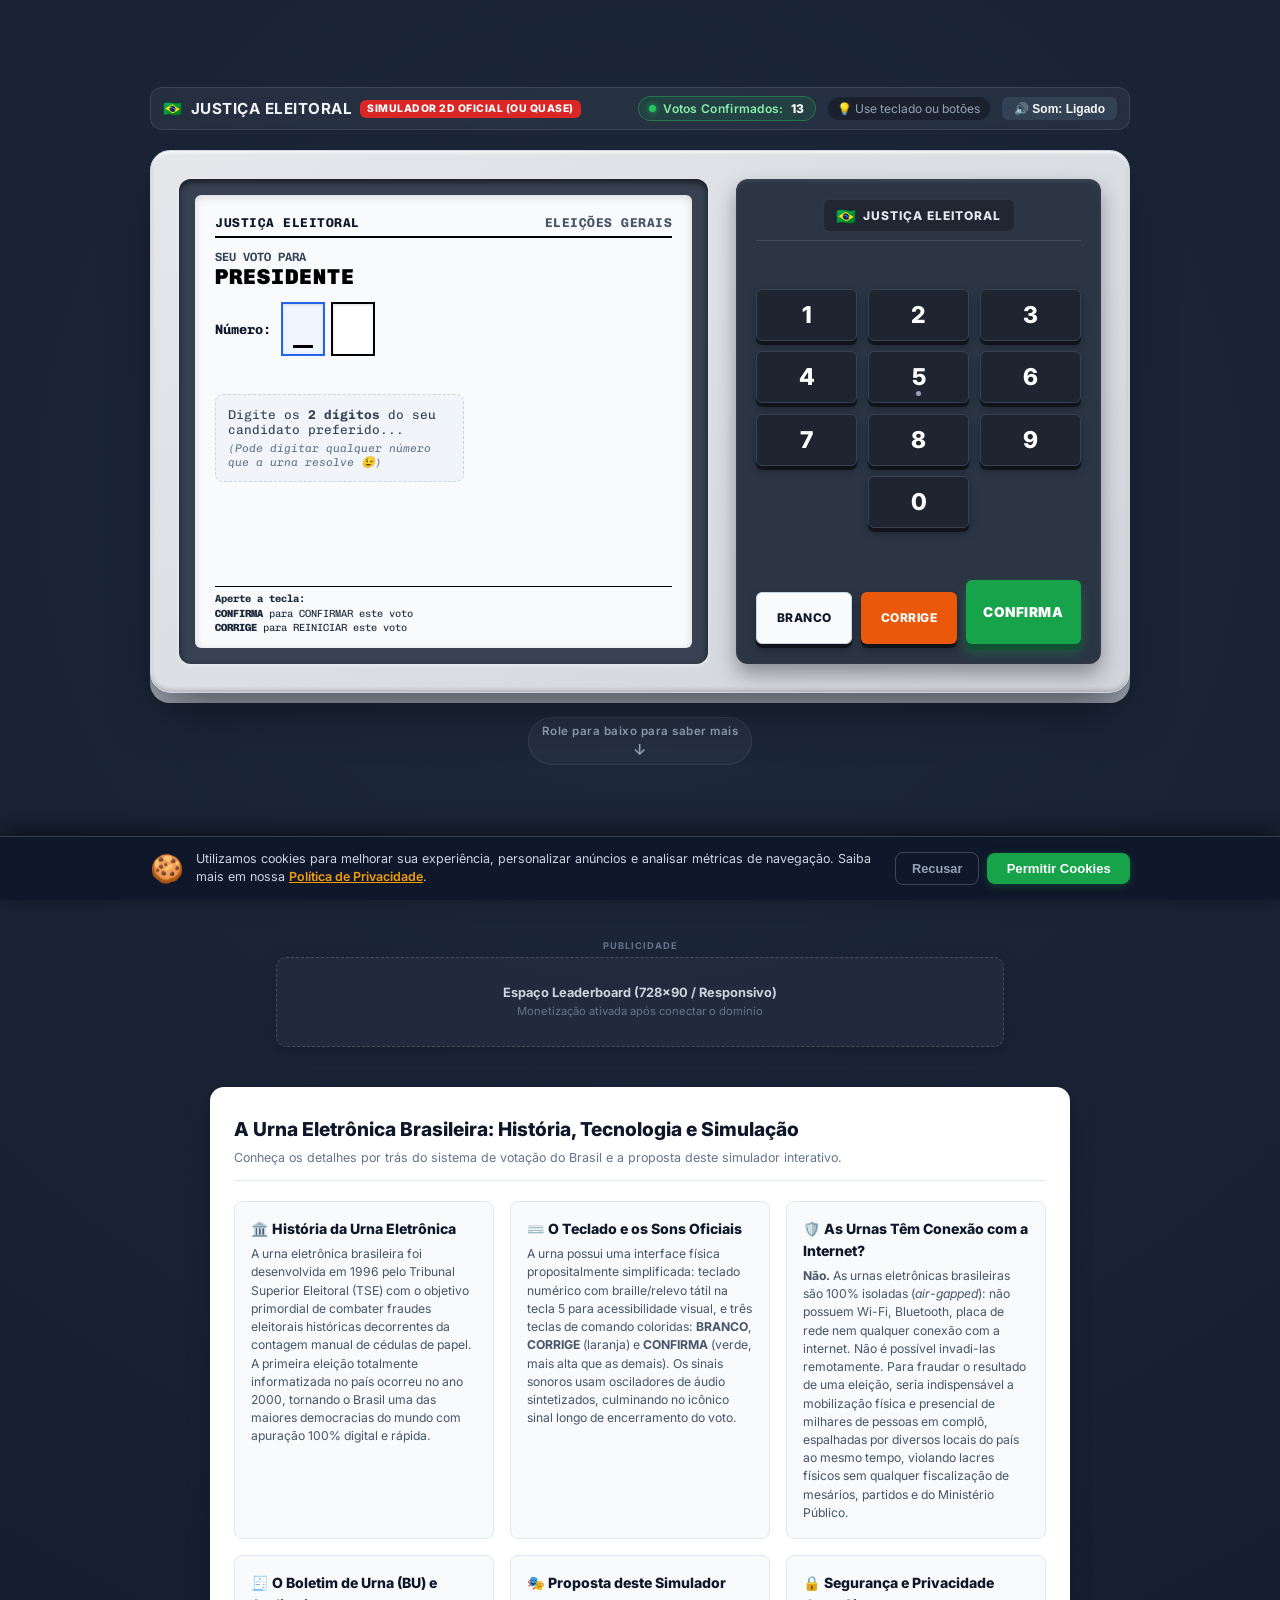
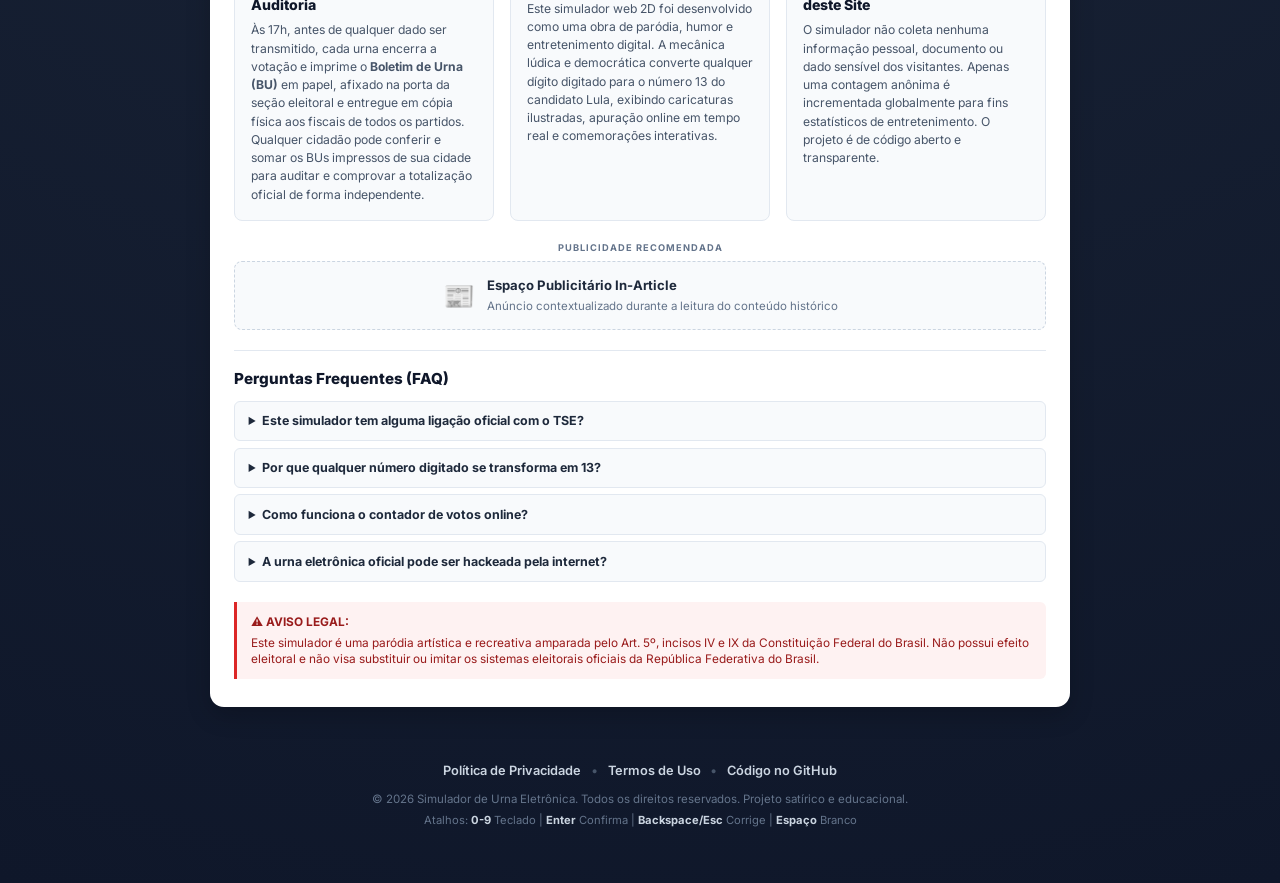
==== index.html @ 68b795db "feat: integrar script oficial do Google AdSense e atualizar ads.txt" ====
<!DOCTYPE html>
<html lang="pt-BR">
<head>
  <meta charset="UTF-8">
  <meta name="viewport" content="width=device-width, initial-scale=1.0">
  <title>Simulador de Urna Eletrônica - Edição Democrática 13</title>
  <link rel="stylesheet" href="style.css">
  <link rel="preconnect" href="https://fonts.googleapis.com">
  <link rel="preconnect" href="https://fonts.gstatic.com" crossorigin>
  <link href="https://fonts.googleapis.com/css2?family=Chivo+Mono:wght@400;600;700;900&family=Inter:wght@400;600;700;800;900&display=swap" rel="stylesheet">
  
  <!-- Google AdSense Oficial -->
  <script async src="https://pagead2.googlesyndication.com/pagead/js/adsbygoogle.js?client=ca-pub-9438965437296386"
       crossorigin="anonymous"></script>
</head>
<body>
  <div class="main-wrapper">
    <!-- First Screen Viewport (Simulador) -->
    <div class="first-screen-container">
      <!-- Top banner / Info bar -->
      <header class="top-bar">
      <div class="top-title">
        <span class="flag-icon">🇧🇷</span>
        <strong>JUSTIÇA ELEITORAL</strong>
        <span class="sub-badge">SIMULADOR 2D OFICIAL (OU QUASE)</span>
      </div>
      <div class="top-hints">
        <div class="online-votes-badge" id="online-votes-badge" title="Votos confirmados online em tempo real">
          <span class="live-dot"></span>
          <span class="live-label">Votos Confirmados:</span>
          <strong id="online-votes-count">...</strong>
        </div>
        <span class="hint-pill">💡 Use teclado ou botões</span>
        <button id="toggle-sound-btn" class="sound-toggle-btn" title="Ligar/Desligar Som">🔊 Som: Ligado</button>
      </div>
    </header>

    <!-- Wrapper com Urna e Arranha-céus Laterais (Desktop >= 1340px) -->
    <div class="urna-stage-wrapper">

      <!-- Skyscraper Esquerdo (160x600) -->
      <aside class="ad-skyscraper ad-skyscraper-left" aria-label="Anúncio Lateral Esquerdo">
        <span class="ad-micro-label">PUBLICIDADE</span>
        <div class="ad-slot-box">
          <!-- Bloco AdSense Arranha-céu Esquerdo (160x600) -->
          <!--
          <ins class="adsbygoogle"
               style="display:inline-block;width:160px;height:600px"
               data-ad-client="ca-pub-SEU_PUB_ID_AQUI"
               data-ad-slot="SLOT_SKYSCRAPER_ESQUERDO"></ins>
          <script>(adsbygoogle = window.adsbygoogle || []).push({});</script>
          -->
          <div class="ad-mock-slot">
            <span class="ad-mock-icon">📢</span>
            <span class="ad-mock-title">Espaço 160×600</span>
            <span class="ad-mock-sub">Arranha-céu Esquerdo</span>
            <span class="ad-mock-badge">100% Visível no Desktop</span>
          </div>
        </div>
      </aside>

      <!-- Urna Eletrônica Cabinet -->
      <main class="urna-casing" id="urna-casing">
      <!-- Left side: The Electoral Screen -->
      <section class="screen-section">
        <div class="screen-frame">
          <div class="screen-inner" id="screen">
            
            <!-- Standard Voting View -->
            <div id="view-voting" class="screen-view active">
              <div class="screen-header">
                <span class="header-electoral">JUSTIÇA ELEITORAL</span>
                <span class="header-step">ELEIÇÕES GERAIS</span>
              </div>

              <div class="voting-content">
                <!-- Left column: Vote info & candidate details -->
                <div class="vote-info-col">
                  <div class="role-title-wrap">
                    <span class="sub-label">SEU VOTO PARA</span>
                    <h2 class="role-label">PRESIDENTE</h2>
                  </div>

                  <!-- Number entry line -->
                  <div class="number-input-row">
                    <span class="number-label">Número:</span>
                    <div class="digits-box-container">
                      <div class="digit-box active" id="digit-1">
                        <span class="digit-val"></span>
                        <span class="cursor"></span>
                      </div>
                      <div class="digit-box" id="digit-2">
                        <span class="digit-val"></span>
                        <span class="cursor"></span>
                      </div>
                    </div>
                    <span id="magic-badge" class="magic-pill hidden">✨ Vontade Popular</span>
                  </div>

                  <!-- Candidate details (Shown when 13 is displayed) -->
                  <div class="candidate-details-box" id="candidate-details">
                    <div class="detail-line">
                      <span class="detail-label">Nome:</span>
                      <strong class="detail-val" id="cand-name">LUIZ INÁCIO LULA DA SILVA</strong>
                    </div>
                    <div class="detail-line">
                      <span class="detail-label">Partido:</span>
                      <span class="detail-val" id="cand-party">PT - PARTIDO DOS TRABALHADORES</span>
                    </div>
                    <div class="detail-line">
                      <span class="detail-label">Coligação:</span>
                      <span class="detail-val" id="cand-coligacao">BRASIL DA ESPERANÇA (FE BRASIL)</span>
                    </div>
                    <div class="detail-line">
                      <span class="detail-label">Vice-Pres.:</span>
                      <strong class="detail-val" id="cand-vice">GERALDO ALCKMIN</strong>
                    </div>

                    <!-- Comic quote bubble from Lula -->
                    <div class="speech-bubble" id="speech-bubble">
                      <div class="bubble-arrow"></div>
                      <span class="lula-star">⭐</span>
                      <p id="speech-text">"Companheiro! Sabia que no fundo você ia de 13! Faz o L! 👆"</p>
                    </div>
                  </div>

                  <!-- Fallback notice / typing prompt -->
                  <div class="initial-prompt" id="initial-prompt">
                    <p class="prompt-text">Digite os <strong>2 dígitos</strong> do seu candidato preferido...</p>
                    <p class="prompt-subtext">(Pode digitar qualquer número que a urna resolve 😉)</p>
                  </div>
                </div>

                <!-- Right column: Candidate photo boxes -->
                <div class="photos-col" id="photos-col">
                  <!-- President Photo Box -->
                  <div class="photo-card main-photo" id="photo-president-card">
                    <div class="photo-wrapper" id="lula-photo-wrapper">
                      <img src="[data-uri]" alt="Lula" class="candidate-img lula-img">
                      <div class="photo-badge-faz-l">FAZ O L! 👆 13</div>
                    </div>
                    <div class="photo-caption">PRESIDENTE</div>
                  </div>

                  <!-- Vice Photo Box (Alckmin) -->
                  <div class="photo-card vice-photo" id="photo-vice-card">
                    <div class="photo-wrapper vice-wrapper" id="geraldo-photo-wrapper">
                      <img src="[data-uri]" alt="Geraldo Alckmin" class="candidate-img geraldo-img">
                    </div>
                    <div class="photo-caption">VICE-PRESIDENTE</div>
                  </div>
                </div>
              </div>

              <!-- Bottom guidance lines -->
              <footer class="screen-instructions" id="screen-instructions">
                <div class="inst-divider"></div>
                <div class="inst-content">
                  <p class="inst-header">Aperte a tecla:</p>
                  <p class="inst-line"><strong>CONFIRMA</strong> para CONFIRMAR este voto</p>
                  <p class="inst-line"><strong>CORRIGE</strong> para REINICIAR este voto</p>
                </div>
              </footer>
            </div>

            <!-- "GRAVANDO" View -->
            <div id="view-gravando" class="screen-view">
              <div class="center-content">
                <div class="gravando-spinner"></div>
                <h1 class="gravando-text">GRAVANDO VOTO...</h1>
                <p class="gravando-sub">Registrando a vontade do povo 🇧🇷</p>
              </div>
            </div>

            <!-- "FIM" View -->
            <div id="view-fim" class="screen-view">
              <div class="fim-container">
                <h1 class="fim-title">FIM</h1>
                <div class="fim-badge">VOTOU! 🌟</div>
                <p class="fim-msg">Num vai comer picanha, Faz o L! 👆</p>

                <!-- Apuração Online -->
                <div class="fim-online-box">
                  <div class="fim-vote-tally">
                    🗳️ Voto nº <strong id="fim-vote-number">#...</strong> registrado no Brasil
                  </div>
                  <div class="apuracao-mini">
                    <div class="apuracao-labels">
                      <span class="pt-label">⭐ LULA: 100%</span>
                      <span class="outros-label">OUTROS: 0%</span>
                    </div>
                    <div class="apuracao-bar">
                      <div class="apuracao-fill"></div>
                    </div>
                  </div>
                </div>

                <!-- Mini banner pós-voto na tela FIM -->
                <div class="fim-ad-wrapper">
                  <span class="ad-micro-label">PUBLICIDADE</span>
                  <div class="fim-ad-slot">
                    <!-- Bloco AdSense Pós-Voto FIM (Responsivo / 320x100) -->
                    <!--
                    <ins class="adsbygoogle"
                         style="display:block"
                         data-ad-client="ca-pub-SEU_PUB_ID_AQUI"
                         data-ad-slot="SLOT_FIM_ID"
                         data-ad-format="auto"
                         data-full-width-responsive="true"></ins>
                    <script>(adsbygoogle = window.adsbygoogle || []).push({});</script>
                    -->
                    <div class="fim-ad-placeholder">
                      <span>⭐ Espaço Publicitário Pós-Voto ⭐</span>
                    </div>
                  </div>
                </div>

                <button id="restart-btn" class="restart-btn">🗳️ Votar Novamente</button>
              </div>
              <div class="fim-voto-label">VOTO GRAVADO COM SUCESSO</div>
            </div>

          </div>
        </div>
      </section>

      <!-- Right side: The Tactile Keypad -->
      <section class="keypad-section">
        <div class="keypad-frame">
          <div class="keypad-brand">
            <div class="tse-logo-wrap">
              <span class="tse-flag">🇧🇷</span>
              <span class="tse-title">JUSTIÇA ELEITORAL</span>
            </div>
          </div>

          <!-- Numeric keypad grid -->
          <div class="num-grid">
            <button class="key num-key" data-key="1">1</button>
            <button class="key num-key" data-key="2">2</button>
            <button class="key num-key" data-key="3">3</button>
            <button class="key num-key" data-key="4">4</button>
            <button class="key num-key" data-key="5">
              5
              <!-- Tactile dot for accessibility -->
              <span class="tactile-dot"></span>
            </button>
            <button class="key num-key" data-key="6">6</button>
            <button class="key num-key" data-key="7">7</button>
            <button class="key num-key" data-key="8">8</button>
            <button class="key num-key" data-key="9">9</button>
            <div class="key-spacer"></div>
            <button class="key num-key" data-key="0">0</button>
            <div class="key-spacer"></div>
          </div>

          <!-- Bottom Action Buttons: BRANCO, CORRIGE, CONFIRMA -->
          <div class="action-grid">
            <button class="key action-key key-branco" id="btn-branco">BRANCO</button>
            <button class="key action-key key-corrige" id="btn-corrige">CORRIGE</button>
            <button class="key action-key key-confirma" id="btn-confirma">CONFIRMA</button>
          </div>
        </div>
      </section>
    </main>

      <!-- Skyscraper Direito (160x600) -->
      <aside class="ad-skyscraper ad-skyscraper-right" aria-label="Anúncio Lateral Direito">
        <span class="ad-micro-label">PUBLICIDADE</span>
        <div class="ad-slot-box">
          <!-- Bloco AdSense Arranha-céu Direito (160x600) -->
          <!--
          <ins class="adsbygoogle"
               style="display:inline-block;width:160px;height:600px"
               data-ad-client="ca-pub-SEU_PUB_ID_AQUI"
               data-ad-slot="SLOT_SKYSCRAPER_DIREITO"></ins>
          <script>(adsbygoogle = window.adsbygoogle || []).push({});</script>
          -->
          <div class="ad-mock-slot">
            <span class="ad-mock-icon">📢</span>
            <span class="ad-mock-title">Espaço 160×600</span>
            <span class="ad-mock-sub">Arranha-céu Direito</span>
            <span class="ad-mock-badge">100% Visível no Desktop</span>
          </div>
        </div>
      </aside>

    </div>

    <!-- Scroll down indicator -->
    <a href="#ad-container-top" class="scroll-down-hint">
      <span class="scroll-text">Role para baixo para saber mais</span>
      <span class="scroll-arrow">↓</span>
    </a>
  </div>

    <!-- Confetti Canvas for celebration -->
    <canvas id="confetti-canvas"></canvas>

    <!-- Ad Space Container (Leaderboard Responsivo 728x90 / 320x100) -->
    <section class="ad-container-wrap" id="ad-container-top">
      <span class="ad-micro-label">PUBLICIDADE</span>
      <div class="ad-placeholder-banner">
        <!-- Bloco AdSense Leaderboard Topo (728x90 ou responsivo) -->
        <!--
        <ins class="adsbygoogle"
             style="display:block"
             data-ad-client="ca-pub-SEU_PUB_ID_AQUI"
             data-ad-slot="SLOT_LEADERBOARD_ID"
             data-ad-format="auto"
             data-full-width-responsive="true"></ins>
        <script>(adsbygoogle = window.adsbygoogle || []).push({});</script>
        -->
        <div class="ad-banner-mock">
          <span class="ad-banner-title">Espaço Leaderboard (728×90 / Responsivo)</span>
          <span class="ad-banner-sub">Monetização ativada após conectar o domínio</span>
        </div>
      </div>
    </section>

    <!-- Informative Article & About Section (Essential for Google AdSense Approval) -->
    <article class="article-section">
      <header class="article-header">
        <h2>A Urna Eletrônica Brasileira: História, Tecnologia e Simulação</h2>
        <p class="article-subtitle">Conheça os detalhes por trás do sistema de votação do Brasil e a proposta deste simulador interativo.</p>
      </header>

      <div class="article-grid">
        <div class="article-card">
          <h3>🏛️ História da Urna Eletrônica</h3>
          <p>A urna eletrônica brasileira foi desenvolvida em 1996 pelo Tribunal Superior Eleitoral (TSE) com o objetivo primordial de combater fraudes eleitorais históricas decorrentes da contagem manual de cédulas de papel. A primeira eleição totalmente informatizada no país ocorreu no ano 2000, tornando o Brasil uma das maiores democracias do mundo com apuração 100% digital e rápida.</p>
        </div>

        <div class="article-card">
          <h3>⌨️ O Teclado e os Sons Oficiais</h3>
          <p>A urna possui uma interface física propositalmente simplificada: teclado numérico com braille/relevo tátil na tecla 5 para acessibilidade visual, e três teclas de comando coloridas: <strong>BRANCO</strong>, <strong>CORRIGE</strong> (laranja) e <strong>CONFIRMA</strong> (verde, mais alta que as demais). Os sinais sonoros usam osciladores de áudio sintetizados, culminando no icônico sinal longo de encerramento do voto.</p>
        </div>

        <div class="article-card">
          <h3>🛡️ As Urnas Têm Conexão com a Internet?</h3>
          <p><strong>Não.</strong> As urnas eletrônicas brasileiras são 100% isoladas (<em>air-gapped</em>): não possuem Wi-Fi, Bluetooth, placa de rede nem qualquer conexão com a internet. Não é possível invadi-las remotamente. Para fraudar o resultado de uma eleição, seria indispensável a mobilização física e presencial de milhares de pessoas em complô, espalhadas por diversos locais do país ao mesmo tempo, violando lacres físicos sem qualquer fiscalização de mesários, partidos e do Ministério Público.</p>
        </div>

        <div class="article-card">
          <h3>🧾 O Boletim de Urna (BU) e Auditoria</h3>
          <p>Às 17h, antes de qualquer dado ser transmitido, cada urna encerra a votação e imprime o <strong>Boletim de Urna (BU)</strong> em papel, afixado na porta da seção eleitoral e entregue em cópia física aos fiscais de todos os partidos. Qualquer cidadão pode conferir e somar os BUs impressos de sua cidade para auditar e comprovar a totalização oficial de forma independente.</p>
        </div>

        <div class="article-card">
          <h3>🎭 Proposta deste Simulador</h3>
          <p>Este simulador web 2D foi desenvolvido como uma obra de paródia, humor e entretenimento digital. A mecânica lúdica e democrática converte qualquer dígito digitado para o número 13 do candidato Lula, exibindo caricaturas ilustradas, apuração online em tempo real e comemorações interativas.</p>
        </div>

        <div class="article-card">
          <h3>🔒 Segurança e Privacidade deste Site</h3>
          <p>O simulador não coleta nenhuma informação pessoal, documento ou dado sensível dos visitantes. Apenas uma contagem anônima é incrementada globalmente para fins estatísticos de entretenimento. O projeto é de código aberto e transparente.</p>
        </div>
      </div>

      <!-- Bloco de Anúncio AdSense In-Article (Fluido e Integrado ao Conteúdo) -->
      <div class="in-article-ad-wrap">
        <span class="ad-micro-label">PUBLICIDADE RECOMENDADA</span>
        <div class="in-article-slot">
          <!--
          <ins class="adsbygoogle"
               style="display:block; text-align:center;"
               data-ad-layout="in-article"
               data-ad-format="fluid"
               data-ad-client="ca-pub-SEU_PUB_ID_AQUI"
               data-ad-slot="SLOT_IN_ARTICLE_ID"></ins>
          <script>(adsbygoogle = window.adsbygoogle || []).push({});</script>
          -->
          <div class="in-article-mock">
            <span class="in-article-icon">📰</span>
            <div class="in-article-text">
              <strong>Espaço Publicitário In-Article</strong>
              <small>Anúncio contextualizado durante a leitura do conteúdo histórico</small>
            </div>
          </div>
        </div>
      </div>

      <!-- FAQ Section -->
      <section class="faq-section">
        <h3>Perguntas Frequentes (FAQ)</h3>
        <details class="faq-item">
          <summary>Este simulador tem alguma ligação oficial com o TSE?</summary>
          <p>Não. Trata-se de uma aplicação independente e recreativa para a web. Não possui vínculo com partidos ou órgãos governamentais.</p>
        </details>
        <details class="faq-item">
          <summary>Por que qualquer número digitado se transforma em 13?</summary>
          <p>Essa é a mecânica satírica e bem-humorada central do simulador, criada para entretenimento e descontração dos usuários na internet.</p>
        </details>
        <details class="faq-item">
          <summary>Como funciona o contador de votos online?</summary>
          <p>A cada confirmação de voto, um evento de contagem anônima é enviado para um serviço de contagem na nuvem, totalizando os votos em tempo real.</p>
        </details>
        <details class="faq-item">
          <summary>A urna eletrônica oficial pode ser hackeada pela internet?</summary>
          <p>Não. As urnas não possuem conexão com a internet, Wi-Fi ou Bluetooth, sendo 100% isoladas fisicamente (air-gapped). Para alterar o resultado de uma eleição, seria necessário um complô presencial de milhares de pessoas em diversas cidades simultaneamente, violando lacres físicos e adulterando os Boletins de Urna (BUs) impressos na frente dos fiscais antes de qualquer transmissão.</p>
        </details>
      </section>

      <!-- Legal Disclaimer Box -->
      <div class="disclaimer-box">
        <strong>⚠️ AVISO LEGAL:</strong>
        <p>Este simulador é uma paródia artística e recreativa amparada pelo Art. 5º, incisos IV e IX da Constituição Federal do Brasil. Não possui efeito eleitoral e não visa substituir ou imitar os sistemas eleitorais oficiais da República Federativa do Brasil.</p>
      </div>
    </article>

    <!-- Footer with legal links -->
    <footer class="app-footer">
      <div class="footer-links">
        <a href="privacidade.html">Política de Privacidade</a>
        <span class="sep">•</span>
        <a href="termos.html">Termos de Uso</a>
        <span class="sep">•</span>
        <a href="https://github.com/ofelipelz/urna-lula-13" target="_blank" rel="noopener">Código no GitHub</a>
      </div>
      <p class="copyright-line">© 2026 Simulador de Urna Eletrônica. Todos os direitos reservados. Projeto satírico e educacional.</p>
      <div class="shortcuts-legend">
        <span>Atalhos: <strong>0-9</strong> Teclado | <strong>Enter</strong> Confirma | <strong>Backspace/Esc</strong> Corrige | <strong>Espaço</strong> Branco</span>
      </div>
    </footer>
  </div>

  <!-- Mobile Sticky Anchor Ad (Flutuante fixo no rodapé para smartphones) -->
  <aside class="mobile-sticky-ad" id="mobile-sticky-ad" aria-label="Publicidade Móvel Flutuante">
    <div class="mobile-sticky-inner">
      <div class="mobile-sticky-top-bar">
        <span class="mobile-sticky-label">PUBLICIDADE</span>
        <button class="mobile-sticky-close" id="close-sticky-ad" title="Fechar anúncio" aria-label="Fechar anúncio">✕ Fechar</button>
      </div>
      <div class="mobile-sticky-content">
        <!-- Bloco AdSense Anchor Banner Mobile (320x50 / Responsivo) -->
        <!--
        <ins class="adsbygoogle"
             style="display:inline-block;width:320px;height:50px"
             data-ad-client="ca-pub-SEU_PUB_ID_AQUI"
             data-ad-slot="SLOT_STICKY_MOBILE_ID"></ins>
        <script>(adsbygoogle = window.adsbygoogle || []).push({});</script>
        -->
        <div class="mobile-ad-mock">
          <span>📱 Anúncio Mobile Flutuante (100% Visível)</span>
        </div>
      </div>
    </div>
  </aside>

  <!-- Cookie Consent Banner (LGPD / Padrão Web) -->
  <aside class="cookie-consent-banner" id="cookie-consent-banner" aria-label="Aviso de Cookies e Privacidade">
    <div class="cookie-consent-content">
      <div class="cookie-consent-text">
        <span class="cookie-icon">🍪</span>
        <p>
          Utilizamos cookies para melhorar sua experiência, personalizar anúncios e analisar métricas de navegação. Saiba mais em nossa <a href="privacidade.html">Política de Privacidade</a>.
        </p>
      </div>
      <div class="cookie-consent-actions">
        <button id="reject-cookies-btn" class="cookie-btn cookie-btn-reject">Recusar</button>
        <button id="accept-cookies-btn" class="cookie-btn cookie-btn-accept">Permitir Cookies</button>
      </div>
    </div>
  </aside>

  <script src="script.js"></script>
</body>
</html>
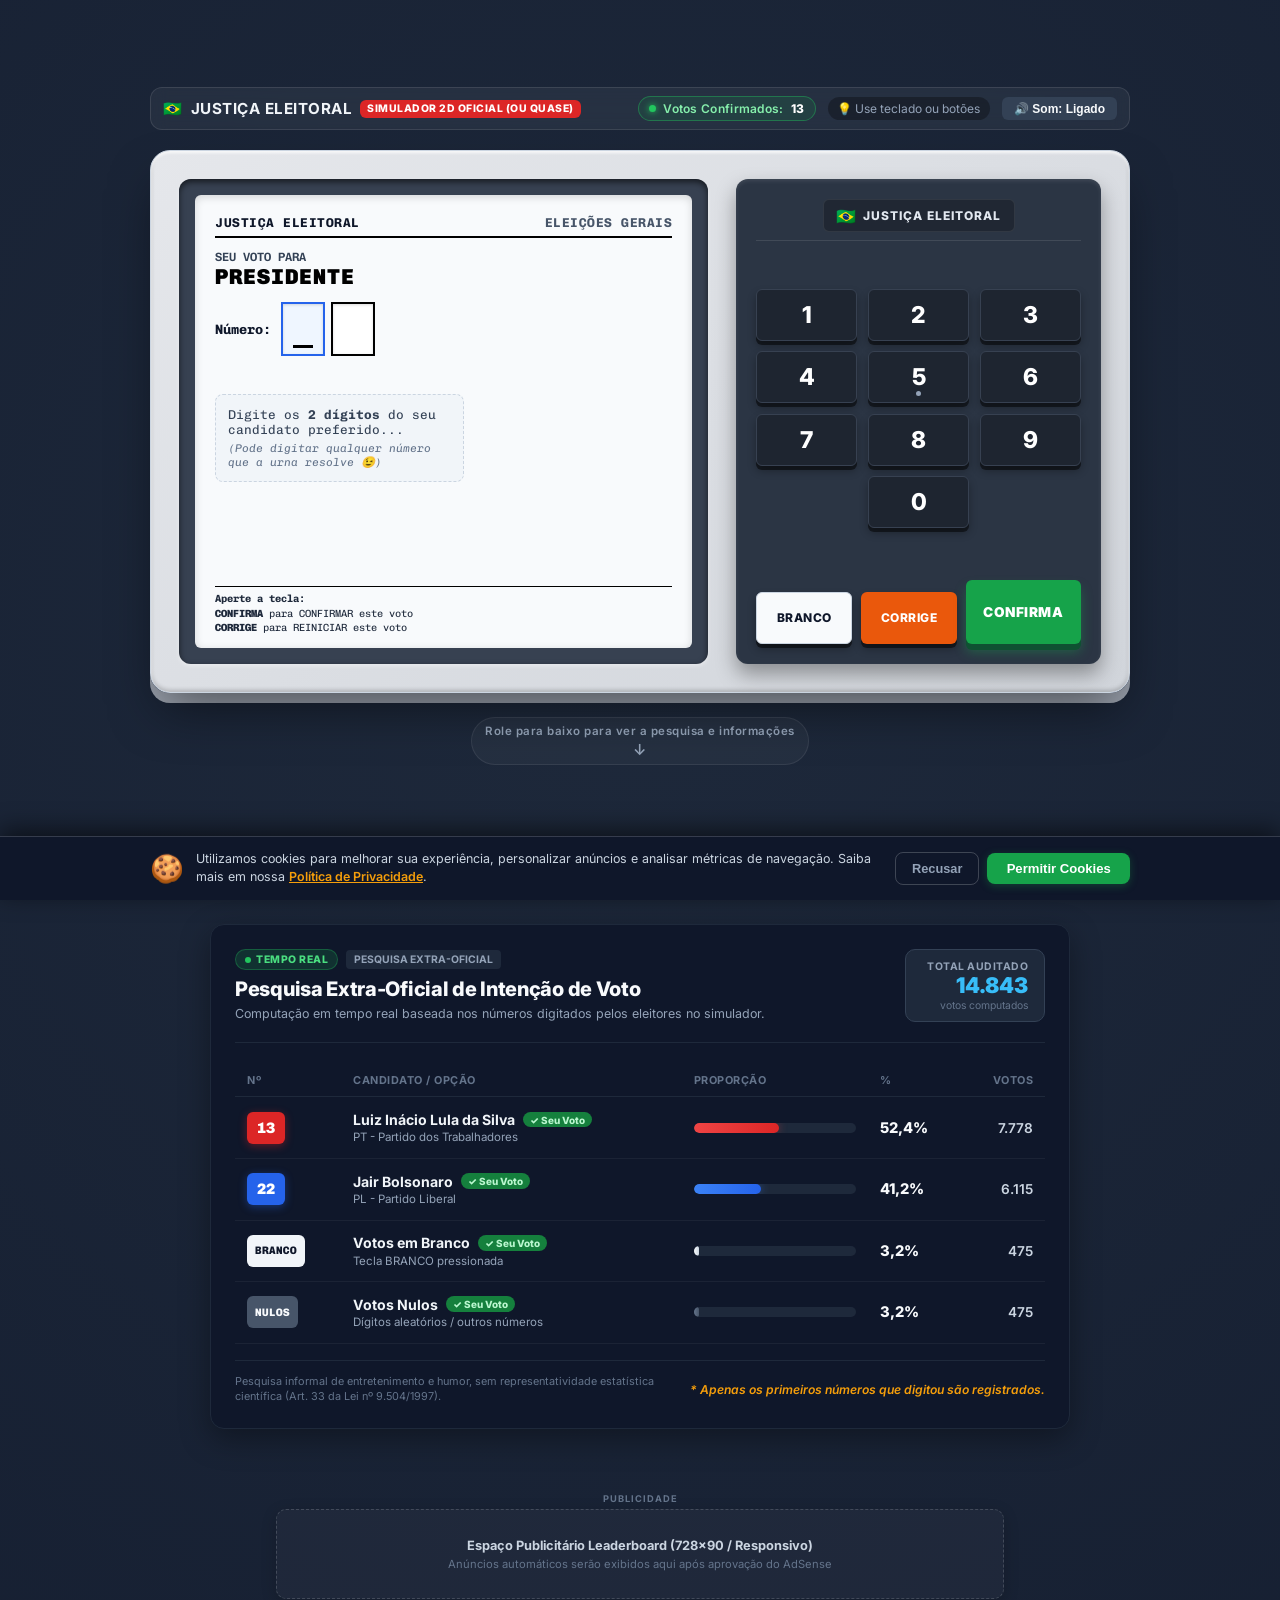
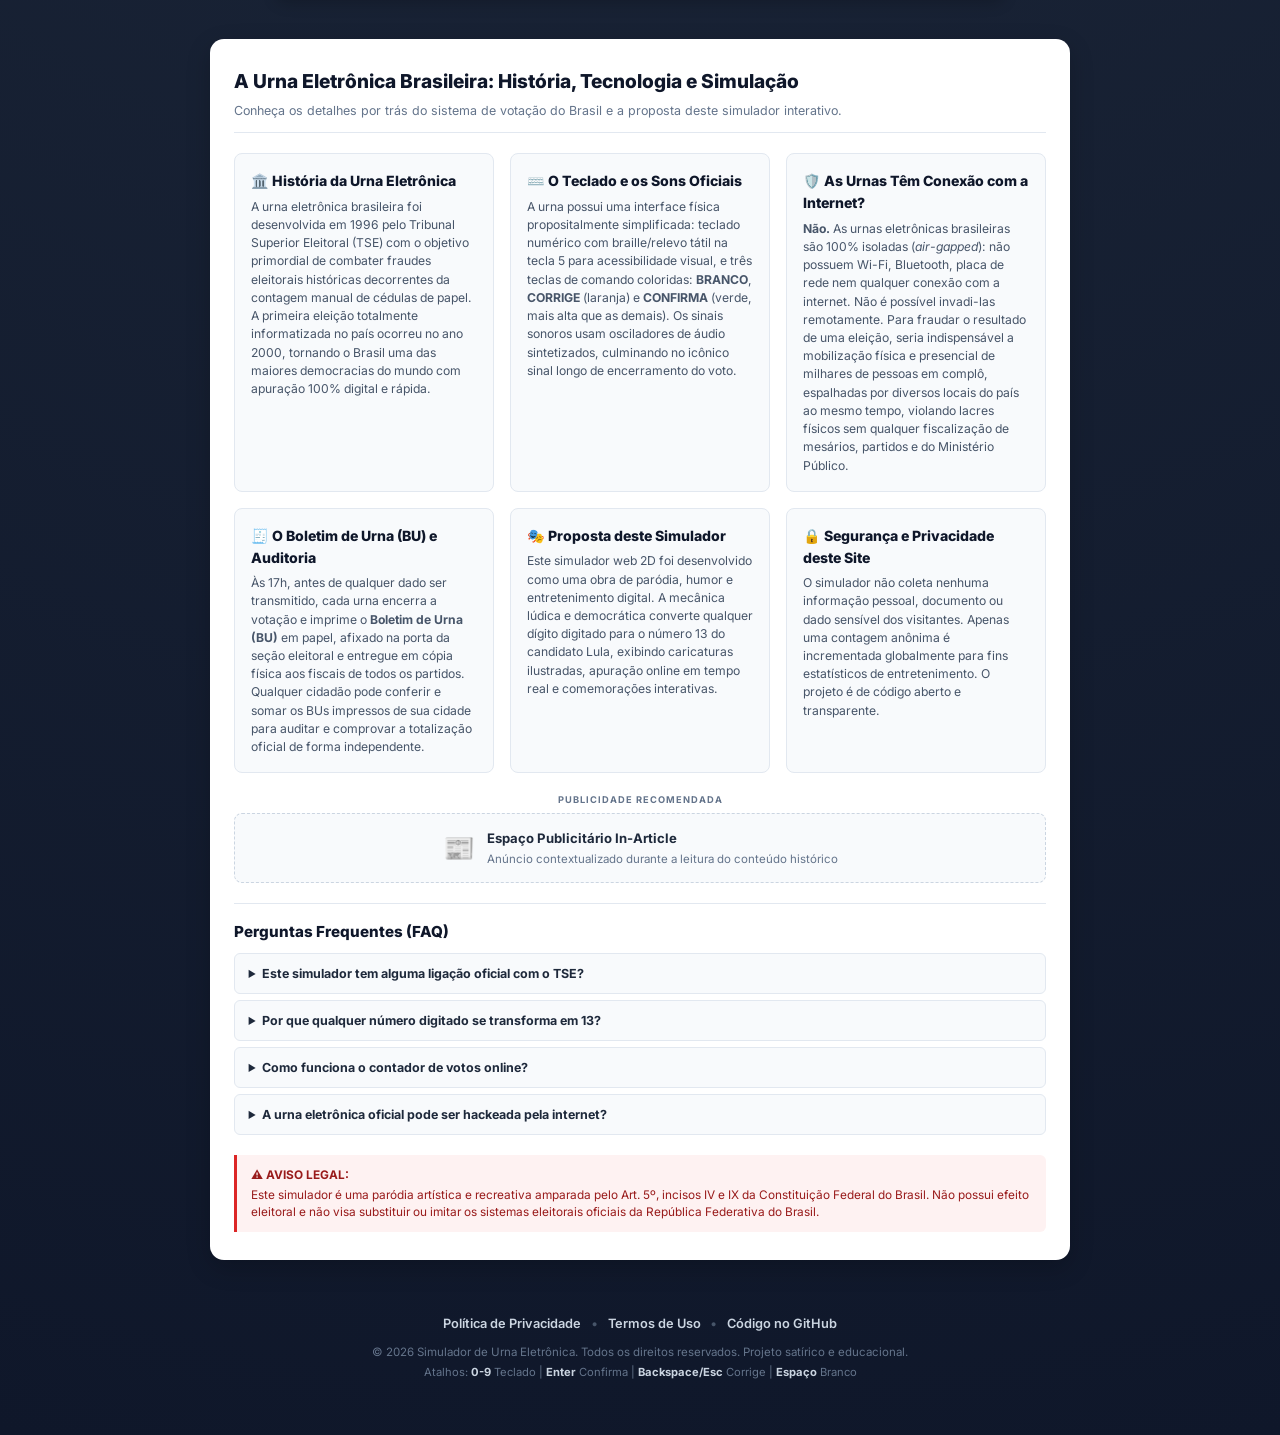
==== commit 0d68dbbf: "feat: adicionar tabela da Pesquisa Extra-Oficial de Intenção e ad horizontal separador" ====
--- a/index.html
+++ b/index.html
@@ -288,38 +288,200 @@
     </div>
 
     <!-- Scroll down indicator -->
-    <a href="#ad-container-top" class="scroll-down-hint">
-      <span class="scroll-text">Role para baixo para saber mais</span>
+    <a href="#pesquisa-section" class="scroll-down-hint">
+      <span class="scroll-text">Role para baixo para ver a pesquisa e informações</span>
       <span class="scroll-arrow">↓</span>
     </a>
   </div>
 
-    <!-- Confetti Canvas for celebration -->
-    <canvas id="confetti-canvas"></canvas>
-
-    <!-- Ad Space Container (Leaderboard Responsivo 728x90 / 320x100) -->
-    <section class="ad-container-wrap" id="ad-container-top">
-      <span class="ad-micro-label">PUBLICIDADE</span>
-      <div class="ad-placeholder-banner">
-        <!-- Bloco AdSense Leaderboard Topo (728x90 ou responsivo) -->
-        <!--
-        <ins class="adsbygoogle"
-             style="display:block"
-             data-ad-client="ca-pub-SEU_PUB_ID_AQUI"
-             data-ad-slot="SLOT_LEADERBOARD_ID"
-             data-ad-format="auto"
-             data-full-width-responsive="true"></ins>
-        <script>(adsbygoogle = window.adsbygoogle || []).push({});</script>
-        -->
-        <div class="ad-banner-mock">
-          <span class="ad-banner-title">Espaço Leaderboard (728×90 / Responsivo)</span>
-          <span class="ad-banner-sub">Monetização ativada após conectar o domínio</span>
-        </div>
-      </div>
-    </section>
-
-    <!-- Informative Article & About Section (Essential for Google AdSense Approval) -->
-    <article class="article-section">
+  <!-- Confetti Canvas for celebration -->
+  <canvas id="confetti-canvas"></canvas>
+
+  <!-- ===================================================================
+       PESQUISA EXTRA-OFICIAL DE INTENÇÃO DE VOTO
+       Localizada logo acima dos cards informativos e fora da tela principal
+       =================================================================== -->
+  <section class="pesquisa-section" id="pesquisa-section">
+    <div class="pesquisa-card">
+      <header class="pesquisa-header">
+        <div class="pesquisa-title-area">
+          <div class="pesquisa-badges">
+            <span class="pesquisa-badge-live">
+              <span class="pulse-dot"></span>
+              TEMPO REAL
+            </span>
+            <span class="pesquisa-badge-tag">PESQUISA EXTRA-OFICIAL</span>
+          </div>
+          <h2 class="pesquisa-title">Pesquisa Extra-Oficial de Intenção de Voto</h2>
+          <p class="pesquisa-sub">Computação em tempo real baseada nos números digitados pelos eleitores no simulador.</p>
+        </div>
+        <div class="pesquisa-meta-total">
+          <span class="pesquisa-total-label">Total Auditado</span>
+          <strong id="pesquisa-total-val" class="font-mono">...</strong>
+          <small class="pesquisa-total-sub">votos computados</small>
+        </div>
+      </header>
+
+      <div class="pesquisa-table-wrapper">
+        <table class="pesquisa-table" id="pesquisa-table">
+          <thead>
+            <tr>
+              <th class="col-num">Nº</th>
+              <th class="col-cand">Candidato / Opção</th>
+              <th class="col-bar">Proporção</th>
+              <th class="col-pct">%</th>
+              <th class="col-votos text-right">Votos</th>
+            </tr>
+          </thead>
+          <tbody>
+            <!-- 13: Lula -->
+            <tr class="row-candidato row-13" id="row-cand-13">
+              <td class="col-num">
+                <span class="cand-badge badge-13">13</span>
+              </td>
+              <td class="col-cand">
+                <div class="cand-info">
+                  <div class="cand-name-row">
+                    <strong class="cand-name">Luiz Inácio Lula da Silva</strong>
+                    <span class="user-vote-tag hidden" id="tag-vote-13">✓ Seu Voto</span>
+                  </div>
+                  <span class="cand-party">PT - Partido dos Trabalhadores</span>
+                </div>
+              </td>
+              <td class="col-bar">
+                <div class="progress-track">
+                  <div class="progress-fill fill-13" id="bar-13" style="width: 52.4%;"></div>
+                </div>
+              </td>
+              <td class="col-pct">
+                <strong class="pct-val font-mono" id="pct-13">52,4%</strong>
+              </td>
+              <td class="col-votos text-right">
+                <span class="votos-val font-mono" id="votos-13">0</span>
+              </td>
+            </tr>
+
+            <!-- 22: Jair Bolsonaro -->
+            <tr class="row-candidato row-22" id="row-cand-22">
+              <td class="col-num">
+                <span class="cand-badge badge-22">22</span>
+              </td>
+              <td class="col-cand">
+                <div class="cand-info">
+                  <div class="cand-name-row">
+                    <strong class="cand-name">Jair Bolsonaro</strong>
+                    <span class="user-vote-tag hidden" id="tag-vote-22">✓ Seu Voto</span>
+                  </div>
+                  <span class="cand-party">PL - Partido Liberal</span>
+                </div>
+              </td>
+              <td class="col-bar">
+                <div class="progress-track">
+                  <div class="progress-fill fill-22" id="bar-22" style="width: 41.2%;"></div>
+                </div>
+              </td>
+              <td class="col-pct">
+                <strong class="pct-val font-mono" id="pct-22">41,2%</strong>
+              </td>
+              <td class="col-votos text-right">
+                <span class="votos-val font-mono" id="votos-22">0</span>
+              </td>
+            </tr>
+
+            <!-- BRANCO -->
+            <tr class="row-candidato row-branco" id="row-cand-branco">
+              <td class="col-num">
+                <span class="cand-badge badge-branco">BRANCO</span>
+              </td>
+              <td class="col-cand">
+                <div class="cand-info">
+                  <div class="cand-name-row">
+                    <strong class="cand-name">Votos em Branco</strong>
+                    <span class="user-vote-tag hidden" id="tag-vote-branco">✓ Seu Voto</span>
+                  </div>
+                  <span class="cand-party">Tecla BRANCO pressionada</span>
+                </div>
+              </td>
+              <td class="col-bar">
+                <div class="progress-track">
+                  <div class="progress-fill fill-branco" id="bar-branco" style="width: 3.2%;"></div>
+                </div>
+              </td>
+              <td class="col-pct">
+                <strong class="pct-val font-mono" id="pct-branco">3,2%</strong>
+              </td>
+              <td class="col-votos text-right">
+                <span class="votos-val font-mono" id="votos-branco">0</span>
+              </td>
+            </tr>
+
+            <!-- NULOS (Outros números aleatórios) -->
+            <tr class="row-candidato row-nulos" id="row-cand-nulos">
+              <td class="col-num">
+                <span class="cand-badge badge-nulos">NULOS</span>
+              </td>
+              <td class="col-cand">
+                <div class="cand-info">
+                  <div class="cand-name-row">
+                    <strong class="cand-name">Votos Nulos</strong>
+                    <span class="user-vote-tag hidden" id="tag-vote-nulos">✓ Seu Voto</span>
+                  </div>
+                  <span class="cand-party">Dígitos aleatórios / outros números</span>
+                </div>
+              </td>
+              <td class="col-bar">
+                <div class="progress-track">
+                  <div class="progress-fill fill-nulos" id="bar-nulos" style="width: 3.2%;"></div>
+                </div>
+              </td>
+              <td class="col-pct">
+                <strong class="pct-val font-mono" id="pct-nulos">3,2%</strong>
+              </td>
+              <td class="col-votos text-right">
+                <span class="votos-val font-mono" id="votos-nulos">0</span>
+              </td>
+            </tr>
+          </tbody>
+        </table>
+      </div>
+
+      <!-- Rodapé da tabela com as letras miúdas no cantinho -->
+      <footer class="pesquisa-footer">
+        <div class="pesquisa-footer-left">
+          <span class="pesquisa-disclaimer-legal">Pesquisa informal de entretenimento e humor, sem representatividade estatística científica (Art. 33 da Lei nº 9.504/1997).</span>
+        </div>
+        <div class="pesquisa-footer-right">
+          <small class="pesquisa-fineprint">* Apenas os primeiros números que digitou são registrados.</small>
+        </div>
+      </footer>
+    </div>
+  </section>
+
+  <!-- ===================================================================
+       ANÚNCIO HORIZONTAL SEPARANDO A TABELA DOS CARDS
+       =================================================================== -->
+  <section class="ad-container-wrap" id="ad-container-divider">
+    <span class="ad-micro-label">PUBLICIDADE</span>
+    <div class="ad-placeholder-banner">
+      <!-- Bloco Google AdSense Leaderboard Horizontal (728x90 / Responsivo) -->
+      <ins class="adsbygoogle"
+           style="display:block"
+           data-ad-client="ca-pub-9438965437296386"
+           data-ad-slot="auto"
+           data-ad-format="auto"
+           data-full-width-responsive="true"></ins>
+      <script>
+           (adsbygoogle = window.adsbygoogle || []).push({});
+      </script>
+      <div class="ad-banner-mock">
+        <span class="ad-banner-title">Espaço Publicitário Leaderboard (728×90 / Responsivo)</span>
+        <span class="ad-banner-sub">Anúncios automáticos serão exibidos aqui após aprovação do AdSense</span>
+      </div>
+    </div>
+  </section>
+
+  <!-- Informative Article & About Section (Essential for Google AdSense Approval) -->
+  <article class="article-section">
       <header class="article-header">
         <h2>A Urna Eletrônica Brasileira: História, Tecnologia e Simulação</h2>
         <p class="article-subtitle">Conheça os detalhes por trás do sistema de votação do Brasil e a proposta deste simulador interativo.</p>
--- a/style.css
+++ b/style.css
@@ -1117,6 +1117,358 @@
 }
 
 /* ================= AdSense Container (Leaderboard) ================= */
+/* ================= Pesquisa Extra-Oficial de Intenção ================= */
+.pesquisa-section {
+  width: 100%;
+  max-width: 860px;
+  margin: 2rem 0 1rem;
+}
+
+.pesquisa-card {
+  background: #0f172a;
+  border: 1px solid #1e293b;
+  border-radius: 14px;
+  padding: 1.5rem;
+  box-shadow: 0 10px 30px rgba(0, 0, 0, 0.35);
+  position: relative;
+  overflow: hidden;
+}
+
+.pesquisa-header {
+  display: flex;
+  justify-content: space-between;
+  align-items: flex-start;
+  gap: 1rem;
+  border-bottom: 1px solid #1e293b;
+  padding-bottom: 1.25rem;
+  margin-bottom: 1.25rem;
+  flex-wrap: wrap;
+}
+
+.pesquisa-title-area {
+  flex: 1;
+  min-width: 250px;
+}
+
+.pesquisa-badges {
+  display: flex;
+  align-items: center;
+  gap: 0.5rem;
+  margin-bottom: 0.4rem;
+  flex-wrap: wrap;
+}
+
+.pesquisa-badge-live {
+  display: inline-flex;
+  align-items: center;
+  gap: 0.35rem;
+  background: rgba(34, 197, 94, 0.15);
+  color: #4ade80;
+  border: 1px solid rgba(34, 197, 94, 0.3);
+  font-size: 0.65rem;
+  font-weight: 800;
+  padding: 0.2rem 0.55rem;
+  border-radius: 9999px;
+  letter-spacing: 0.5px;
+}
+
+.pulse-dot {
+  width: 6px;
+  height: 6px;
+  border-radius: 50%;
+  background: #22c55e;
+  animation: pulseLive 1.8s infinite;
+}
+
+@keyframes pulseLive {
+  0% { transform: scale(0.95); opacity: 0.8; box-shadow: 0 0 0 0 rgba(34, 197, 94, 0.7); }
+  70% { transform: scale(1.1); opacity: 1; box-shadow: 0 0 0 6px rgba(34, 197, 94, 0); }
+  100% { transform: scale(0.95); opacity: 0.8; box-shadow: 0 0 0 0 rgba(34, 197, 94, 0); }
+}
+
+.pesquisa-badge-tag {
+  font-size: 0.65rem;
+  font-weight: 700;
+  color: #94a3b8;
+  background: #1e293b;
+  padding: 0.2rem 0.5rem;
+  border-radius: 4px;
+}
+
+.pesquisa-title {
+  font-size: 1.25rem;
+  font-weight: 800;
+  color: #f8fafc;
+  margin-bottom: 0.25rem;
+  letter-spacing: -0.3px;
+}
+
+.pesquisa-sub {
+  font-size: 0.78rem;
+  color: #94a3b8;
+  line-height: 1.4;
+}
+
+.pesquisa-meta-total {
+  background: #1e293b;
+  border: 1px solid #334155;
+  border-radius: 10px;
+  padding: 0.6rem 1rem;
+  display: flex;
+  flex-direction: column;
+  align-items: flex-end;
+  min-width: 140px;
+}
+
+.pesquisa-total-label {
+  font-size: 0.65rem;
+  text-transform: uppercase;
+  color: #94a3b8;
+  font-weight: 700;
+  letter-spacing: 0.5px;
+}
+
+#pesquisa-total-val {
+  font-size: 1.35rem;
+  font-weight: 900;
+  color: #38bdf8;
+  line-height: 1.2;
+}
+
+.pesquisa-total-sub {
+  font-size: 0.65rem;
+  color: #64748b;
+}
+
+.pesquisa-table-wrapper {
+  overflow-x: auto;
+  width: 100%;
+}
+
+.pesquisa-table {
+  width: 100%;
+  border-collapse: collapse;
+  text-align: left;
+  font-size: 0.82rem;
+}
+
+.pesquisa-table th {
+  color: #64748b;
+  font-size: 0.68rem;
+  text-transform: uppercase;
+  letter-spacing: 0.5px;
+  font-weight: 700;
+  padding: 0.6rem 0.75rem;
+  border-bottom: 1px solid #1e293b;
+}
+
+.pesquisa-table td {
+  padding: 0.85rem 0.75rem;
+  border-bottom: 1px solid rgba(255, 255, 255, 0.05);
+  vertical-align: middle;
+}
+
+.row-candidato {
+  transition: background-color 0.2s ease;
+}
+
+.row-candidato:hover {
+  background-color: rgba(255, 255, 255, 0.02);
+}
+
+.row-candidato.voted-pulse {
+  animation: rowFlash 1.2s ease-out;
+}
+
+@keyframes rowFlash {
+  0% { background-color: rgba(34, 197, 94, 0.25); }
+  100% { background-color: transparent; }
+}
+
+.cand-badge {
+  display: inline-flex;
+  align-items: center;
+  justify-content: center;
+  min-width: 38px;
+  height: 32px;
+  padding: 0 0.5rem;
+  border-radius: 6px;
+  font-weight: 900;
+  font-family: 'Chivo Mono', monospace;
+  font-size: 0.95rem;
+}
+
+.badge-13 {
+  background: #dc2626;
+  color: #ffffff;
+  box-shadow: 0 2px 8px rgba(220, 38, 38, 0.4);
+}
+
+.badge-22 {
+  background: #2563eb;
+  color: #ffffff;
+  box-shadow: 0 2px 8px rgba(37, 99, 235, 0.4);
+}
+
+.badge-branco {
+  background: #f1f5f9;
+  color: #0f172a;
+  font-size: 0.68rem;
+  font-weight: 800;
+}
+
+.badge-nulos {
+  background: #475569;
+  color: #f8fafc;
+  font-size: 0.68rem;
+  font-weight: 800;
+}
+
+.cand-info {
+  display: flex;
+  flex-direction: column;
+  gap: 0.15rem;
+}
+
+.cand-name-row {
+  display: flex;
+  align-items: center;
+  gap: 0.5rem;
+  flex-wrap: wrap;
+}
+
+.cand-name {
+  color: #f1f5f9;
+  font-weight: 700;
+  font-size: 0.88rem;
+}
+
+.cand-party {
+  color: #94a3b8;
+  font-size: 0.72rem;
+}
+
+.user-vote-tag {
+  background: #15803d;
+  color: #bbf7d0;
+  font-size: 0.62rem;
+  font-weight: 800;
+  padding: 0.12rem 0.45rem;
+  border-radius: 9999px;
+  display: inline-flex;
+  align-items: center;
+  gap: 0.2rem;
+  animation: popIn 0.3s ease-out;
+}
+
+.progress-track {
+  background: #1e293b;
+  height: 10px;
+  border-radius: 9999px;
+  overflow: hidden;
+  width: 100%;
+  min-width: 120px;
+}
+
+.progress-fill {
+  height: 100%;
+  border-radius: 9999px;
+  transition: width 0.8s cubic-bezier(0.4, 0, 0.2, 1);
+}
+
+.fill-13 {
+  background: linear-gradient(90deg, #ef4444, #dc2626);
+  box-shadow: 0 0 10px rgba(239, 68, 68, 0.4);
+}
+
+.fill-22 {
+  background: linear-gradient(90deg, #3b82f6, #2563eb);
+  box-shadow: 0 0 10px rgba(59, 130, 246, 0.4);
+}
+
+.fill-branco {
+  background: linear-gradient(90deg, #f8fafc, #cbd5e1);
+}
+
+.fill-nulos {
+  background: linear-gradient(90deg, #64748b, #475569);
+}
+
+.pct-val {
+  font-size: 0.92rem;
+  font-weight: 800;
+  color: #f8fafc;
+}
+
+.votos-val {
+  font-size: 0.85rem;
+  font-weight: 600;
+  color: #cbd5e1;
+}
+
+.text-right {
+  text-align: right;
+}
+
+.pesquisa-footer {
+  display: flex;
+  justify-content: space-between;
+  align-items: center;
+  flex-wrap: wrap;
+  gap: 0.75rem;
+  margin-top: 1rem;
+  padding-top: 0.85rem;
+  border-top: 1px solid #1e293b;
+}
+
+.pesquisa-footer-left {
+  flex: 1;
+  min-width: 250px;
+}
+
+.pesquisa-disclaimer-legal {
+  font-size: 0.68rem;
+  color: #64748b;
+  line-height: 1.35;
+  display: block;
+}
+
+.pesquisa-footer-right {
+  text-align: right;
+}
+
+.pesquisa-fineprint {
+  font-size: 0.76rem;
+  color: #f59e0b;
+  font-style: italic;
+  font-weight: 600;
+  display: block;
+}
+
+@media (max-width: 680px) {
+  .pesquisa-table th.col-bar,
+  .pesquisa-table td.col-bar {
+    display: none;
+  }
+  .pesquisa-card {
+    padding: 1rem;
+  }
+  .pesquisa-header {
+    flex-direction: column;
+    align-items: stretch;
+  }
+  .pesquisa-meta-total {
+    align-items: flex-start;
+  }
+  .pesquisa-footer {
+    flex-direction: column;
+    align-items: flex-start;
+  }
+  .pesquisa-footer-right {
+    text-align: left;
+  }
+}
+
 .ad-container-wrap {
   width: 100%;
   max-width: 860px;
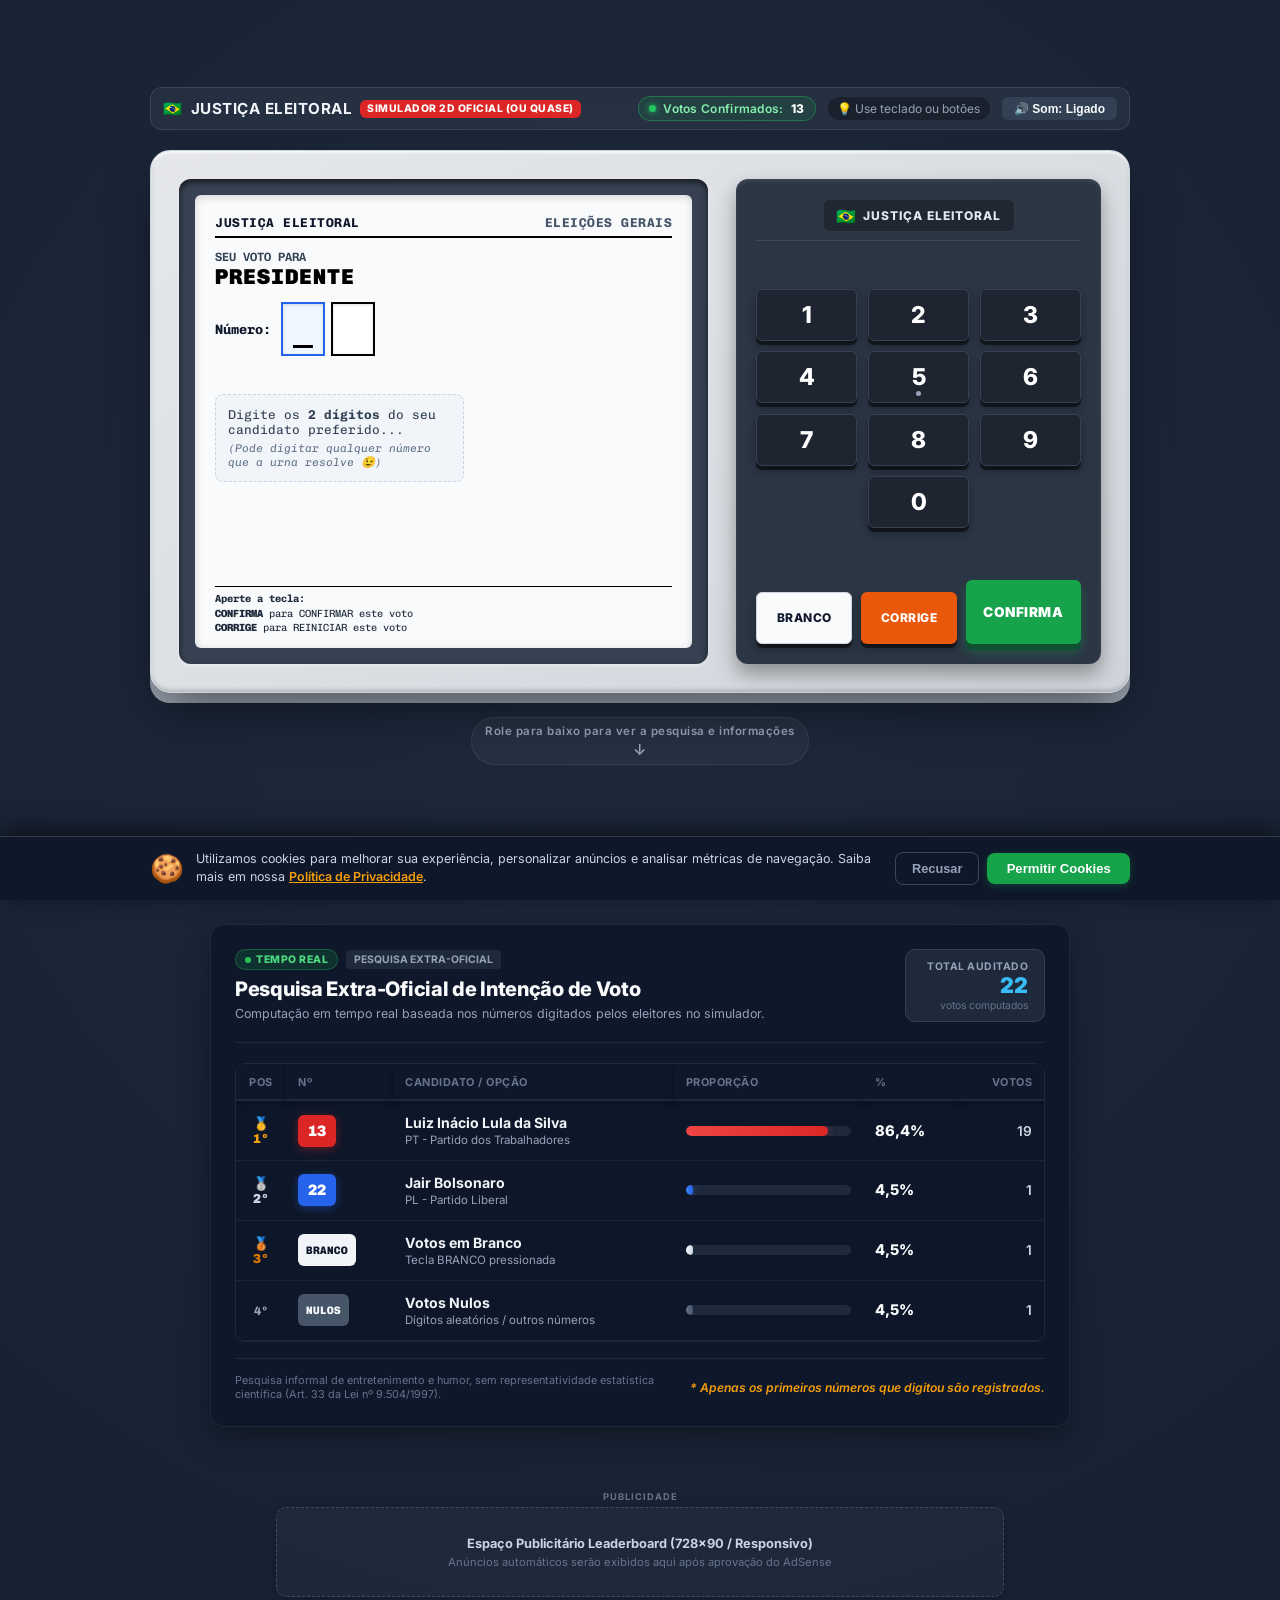
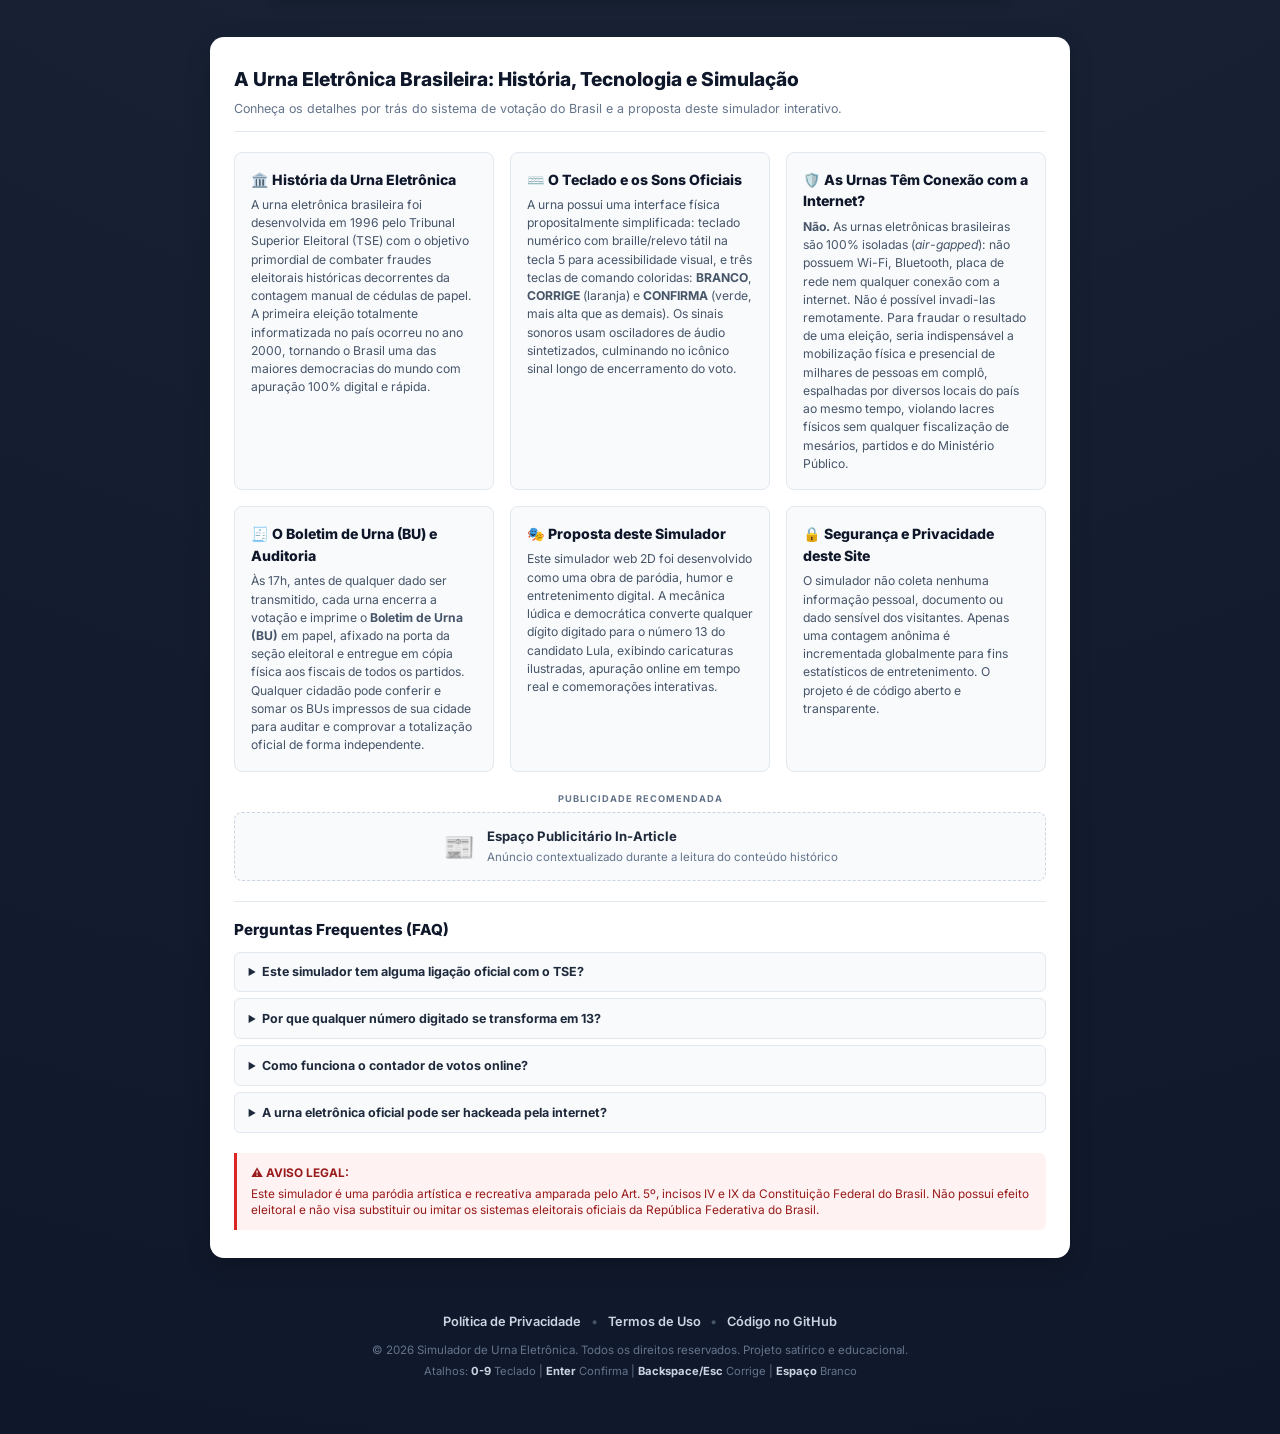
==== commit 0a641579: "feat: dados 100% reais em tempo real, suporte dinamico a outros candidatos e scrollbar nas posicoes" ====
--- a/index.html
+++ b/index.html
@@ -322,127 +322,29 @@
         </div>
       </header>
 
-      <div class="pesquisa-table-wrapper">
-        <table class="pesquisa-table" id="pesquisa-table">
-          <thead>
-            <tr>
-              <th class="col-num">Nº</th>
-              <th class="col-cand">Candidato / Opção</th>
-              <th class="col-bar">Proporção</th>
-              <th class="col-pct">%</th>
-              <th class="col-votos text-right">Votos</th>
-            </tr>
-          </thead>
-          <tbody>
-            <!-- 13: Lula -->
-            <tr class="row-candidato row-13" id="row-cand-13">
-              <td class="col-num">
-                <span class="cand-badge badge-13">13</span>
-              </td>
-              <td class="col-cand">
-                <div class="cand-info">
-                  <div class="cand-name-row">
-                    <strong class="cand-name">Luiz Inácio Lula da Silva</strong>
-                    <span class="user-vote-tag hidden" id="tag-vote-13">✓ Seu Voto</span>
-                  </div>
-                  <span class="cand-party">PT - Partido dos Trabalhadores</span>
-                </div>
-              </td>
-              <td class="col-bar">
-                <div class="progress-track">
-                  <div class="progress-fill fill-13" id="bar-13" style="width: 52.4%;"></div>
-                </div>
-              </td>
-              <td class="col-pct">
-                <strong class="pct-val font-mono" id="pct-13">52,4%</strong>
-              </td>
-              <td class="col-votos text-right">
-                <span class="votos-val font-mono" id="votos-13">0</span>
-              </td>
-            </tr>
-
-            <!-- 22: Jair Bolsonaro -->
-            <tr class="row-candidato row-22" id="row-cand-22">
-              <td class="col-num">
-                <span class="cand-badge badge-22">22</span>
-              </td>
-              <td class="col-cand">
-                <div class="cand-info">
-                  <div class="cand-name-row">
-                    <strong class="cand-name">Jair Bolsonaro</strong>
-                    <span class="user-vote-tag hidden" id="tag-vote-22">✓ Seu Voto</span>
-                  </div>
-                  <span class="cand-party">PL - Partido Liberal</span>
-                </div>
-              </td>
-              <td class="col-bar">
-                <div class="progress-track">
-                  <div class="progress-fill fill-22" id="bar-22" style="width: 41.2%;"></div>
-                </div>
-              </td>
-              <td class="col-pct">
-                <strong class="pct-val font-mono" id="pct-22">41,2%</strong>
-              </td>
-              <td class="col-votos text-right">
-                <span class="votos-val font-mono" id="votos-22">0</span>
-              </td>
-            </tr>
-
-            <!-- BRANCO -->
-            <tr class="row-candidato row-branco" id="row-cand-branco">
-              <td class="col-num">
-                <span class="cand-badge badge-branco">BRANCO</span>
-              </td>
-              <td class="col-cand">
-                <div class="cand-info">
-                  <div class="cand-name-row">
-                    <strong class="cand-name">Votos em Branco</strong>
-                    <span class="user-vote-tag hidden" id="tag-vote-branco">✓ Seu Voto</span>
-                  </div>
-                  <span class="cand-party">Tecla BRANCO pressionada</span>
-                </div>
-              </td>
-              <td class="col-bar">
-                <div class="progress-track">
-                  <div class="progress-fill fill-branco" id="bar-branco" style="width: 3.2%;"></div>
-                </div>
-              </td>
-              <td class="col-pct">
-                <strong class="pct-val font-mono" id="pct-branco">3,2%</strong>
-              </td>
-              <td class="col-votos text-right">
-                <span class="votos-val font-mono" id="votos-branco">0</span>
-              </td>
-            </tr>
-
-            <!-- NULOS (Outros números aleatórios) -->
-            <tr class="row-candidato row-nulos" id="row-cand-nulos">
-              <td class="col-num">
-                <span class="cand-badge badge-nulos">NULOS</span>
-              </td>
-              <td class="col-cand">
-                <div class="cand-info">
-                  <div class="cand-name-row">
-                    <strong class="cand-name">Votos Nulos</strong>
-                    <span class="user-vote-tag hidden" id="tag-vote-nulos">✓ Seu Voto</span>
-                  </div>
-                  <span class="cand-party">Dígitos aleatórios / outros números</span>
-                </div>
-              </td>
-              <td class="col-bar">
-                <div class="progress-track">
-                  <div class="progress-fill fill-nulos" id="bar-nulos" style="width: 3.2%;"></div>
-                </div>
-              </td>
-              <td class="col-pct">
-                <strong class="pct-val font-mono" id="pct-nulos">3,2%</strong>
-              </td>
-              <td class="col-votos text-right">
-                <span class="votos-val font-mono" id="votos-nulos">0</span>
-              </td>
-            </tr>
-          </tbody>
-        </table>
+      <div class="pesquisa-table-container">
+        <div class="pesquisa-table-scroll custom-scrollbar">
+          <table class="pesquisa-table" id="pesquisa-table">
+            <thead>
+              <tr>
+                <th class="col-pos">Pos</th>
+                <th class="col-num">Nº</th>
+                <th class="col-cand">Candidato / Opção</th>
+                <th class="col-bar">Proporção</th>
+                <th class="col-pct">%</th>
+                <th class="col-votos text-right">Votos</th>
+              </tr>
+            </thead>
+            <tbody id="pesquisa-tbody">
+              <!-- Renderizado dinamicamente com dados reais em tempo real -->
+              <tr class="row-loading">
+                <td colspan="6" class="text-center py-4 text-slate-400">
+                  <span class="loading-spinner">⏳</span> Carregando apuração em tempo real...
+                </td>
+              </tr>
+            </tbody>
+          </table>
+        </div>
       </div>
 
       <!-- Rodapé da tabela com as letras miúdas no cantinho -->
--- a/style.css
+++ b/style.css
@@ -1240,30 +1240,101 @@
   color: #64748b;
 }
 
-.pesquisa-table-wrapper {
+.pesquisa-table-container {
+  width: 100%;
+  border-radius: 10px;
+  border: 1px solid #1e293b;
+  overflow: hidden;
+  background: rgba(15, 23, 42, 0.7);
+}
+
+.pesquisa-table-scroll {
+  max-height: 290px;
+  overflow-y: auto;
   overflow-x: auto;
-  width: 100%;
+  position: relative;
+  scrollbar-width: thin;
+  scrollbar-color: #334155 rgba(15, 23, 42, 0.9);
+}
+
+/* Scrollbar estilizada exclusiva para a área das posições */
+.custom-scrollbar::-webkit-scrollbar {
+  width: 7px;
+  height: 7px;
+}
+
+.custom-scrollbar::-webkit-scrollbar-track {
+  background: rgba(15, 23, 42, 0.95);
+}
+
+.custom-scrollbar::-webkit-scrollbar-thumb {
+  background: #334155;
+  border-radius: 9999px;
+  border: 2px solid rgba(15, 23, 42, 0.95);
+}
+
+.custom-scrollbar::-webkit-scrollbar-thumb:hover {
+  background: #475569;
 }
 
 .pesquisa-table {
   width: 100%;
-  border-collapse: collapse;
+  border-collapse: separate;
+  border-spacing: 0;
   text-align: left;
   font-size: 0.82rem;
 }
 
-.pesquisa-table th {
+.pesquisa-table thead th {
+  position: sticky;
+  top: 0;
+  background: #0f172a;
+  z-index: 5;
   color: #64748b;
   font-size: 0.68rem;
   text-transform: uppercase;
   letter-spacing: 0.5px;
   font-weight: 700;
-  padding: 0.6rem 0.75rem;
-  border-bottom: 1px solid #1e293b;
+  padding: 0.65rem 0.75rem;
+  border-bottom: 2px solid #1e293b;
+  box-shadow: 0 2px 6px rgba(0, 0, 0, 0.35);
+}
+
+.col-pos {
+  width: 50px;
+  text-align: center;
+}
+
+.pos-badge {
+  display: inline-flex;
+  align-items: center;
+  justify-content: center;
+  font-size: 0.76rem;
+  font-weight: 800;
+  font-family: 'Chivo Mono', monospace;
+  color: #94a3b8;
+}
+
+.pos-1 {
+  color: #f59e0b;
+  font-weight: 900;
+  font-size: 0.82rem;
+}
+
+.pos-2 {
+  color: #cbd5e1;
+  font-weight: 900;
+  font-size: 0.82rem;
+}
+
+.pos-3 {
+  color: #d97706;
+  font-weight: 900;
+  font-size: 0.82rem;
 }
 
 .pesquisa-table td {
-  padding: 0.85rem 0.75rem;
+  padding: 0.8rem 0.75rem;
   border-bottom: 1px solid rgba(255, 255, 255, 0.05);
   vertical-align: middle;
 }
@@ -1273,7 +1344,7 @@
 }
 
 .row-candidato:hover {
-  background-color: rgba(255, 255, 255, 0.02);
+  background-color: rgba(255, 255, 255, 0.03);
 }
 
 .row-candidato.voted-pulse {
@@ -1281,7 +1352,7 @@
 }
 
 @keyframes rowFlash {
-  0% { background-color: rgba(34, 197, 94, 0.25); }
+  0% { background-color: rgba(34, 197, 94, 0.28); }
   100% { background-color: transparent; }
 }
 
@@ -1310,6 +1381,15 @@
   box-shadow: 0 2px 8px rgba(37, 99, 235, 0.4);
 }
 
+.badge-12 { background: #059669; color: #fff; box-shadow: 0 2px 8px rgba(5, 150, 105, 0.4); }
+.badge-15 { background: #d97706; color: #fff; box-shadow: 0 2px 8px rgba(217, 119, 6, 0.4); }
+.badge-30 { background: #ea580c; color: #fff; box-shadow: 0 2px 8px rgba(234, 88, 12, 0.4); }
+.badge-44 { background: #0284c7; color: #fff; box-shadow: 0 2px 8px rgba(2, 132, 199, 0.4); }
+.badge-50 { background: #e11d48; color: #fff; box-shadow: 0 2px 8px rgba(225, 29, 72, 0.4); }
+.badge-28 { background: #16a34a; color: #fff; box-shadow: 0 2px 8px rgba(22, 163, 74, 0.4); }
+.badge-45 { background: #3b82f6; color: #fff; box-shadow: 0 2px 8px rgba(59, 130, 246, 0.4); }
+.badge-custom { background: #7c3aed; color: #fff; box-shadow: 0 2px 8px rgba(124, 58, 237, 0.4); }
+
 .badge-branco {
   background: #f1f5f9;
   color: #0f172a;
@@ -1385,6 +1465,15 @@
   background: linear-gradient(90deg, #3b82f6, #2563eb);
   box-shadow: 0 0 10px rgba(59, 130, 246, 0.4);
 }
+
+.fill-12 { background: linear-gradient(90deg, #10b981, #059669); }
+.fill-15 { background: linear-gradient(90deg, #f59e0b, #d97706); }
+.fill-30 { background: linear-gradient(90deg, #f97316, #ea580c); }
+.fill-44 { background: linear-gradient(90deg, #38bdf8, #0284c7); }
+.fill-50 { background: linear-gradient(90deg, #f43f5e, #e11d48); }
+.fill-28 { background: linear-gradient(90deg, #22c55e, #16a34a); }
+.fill-45 { background: linear-gradient(90deg, #60a5fa, #2563eb); }
+.fill-custom { background: linear-gradient(90deg, #a78bfa, #7c3aed); }
 
 .fill-branco {
   background: linear-gradient(90deg, #f8fafc, #cbd5e1);
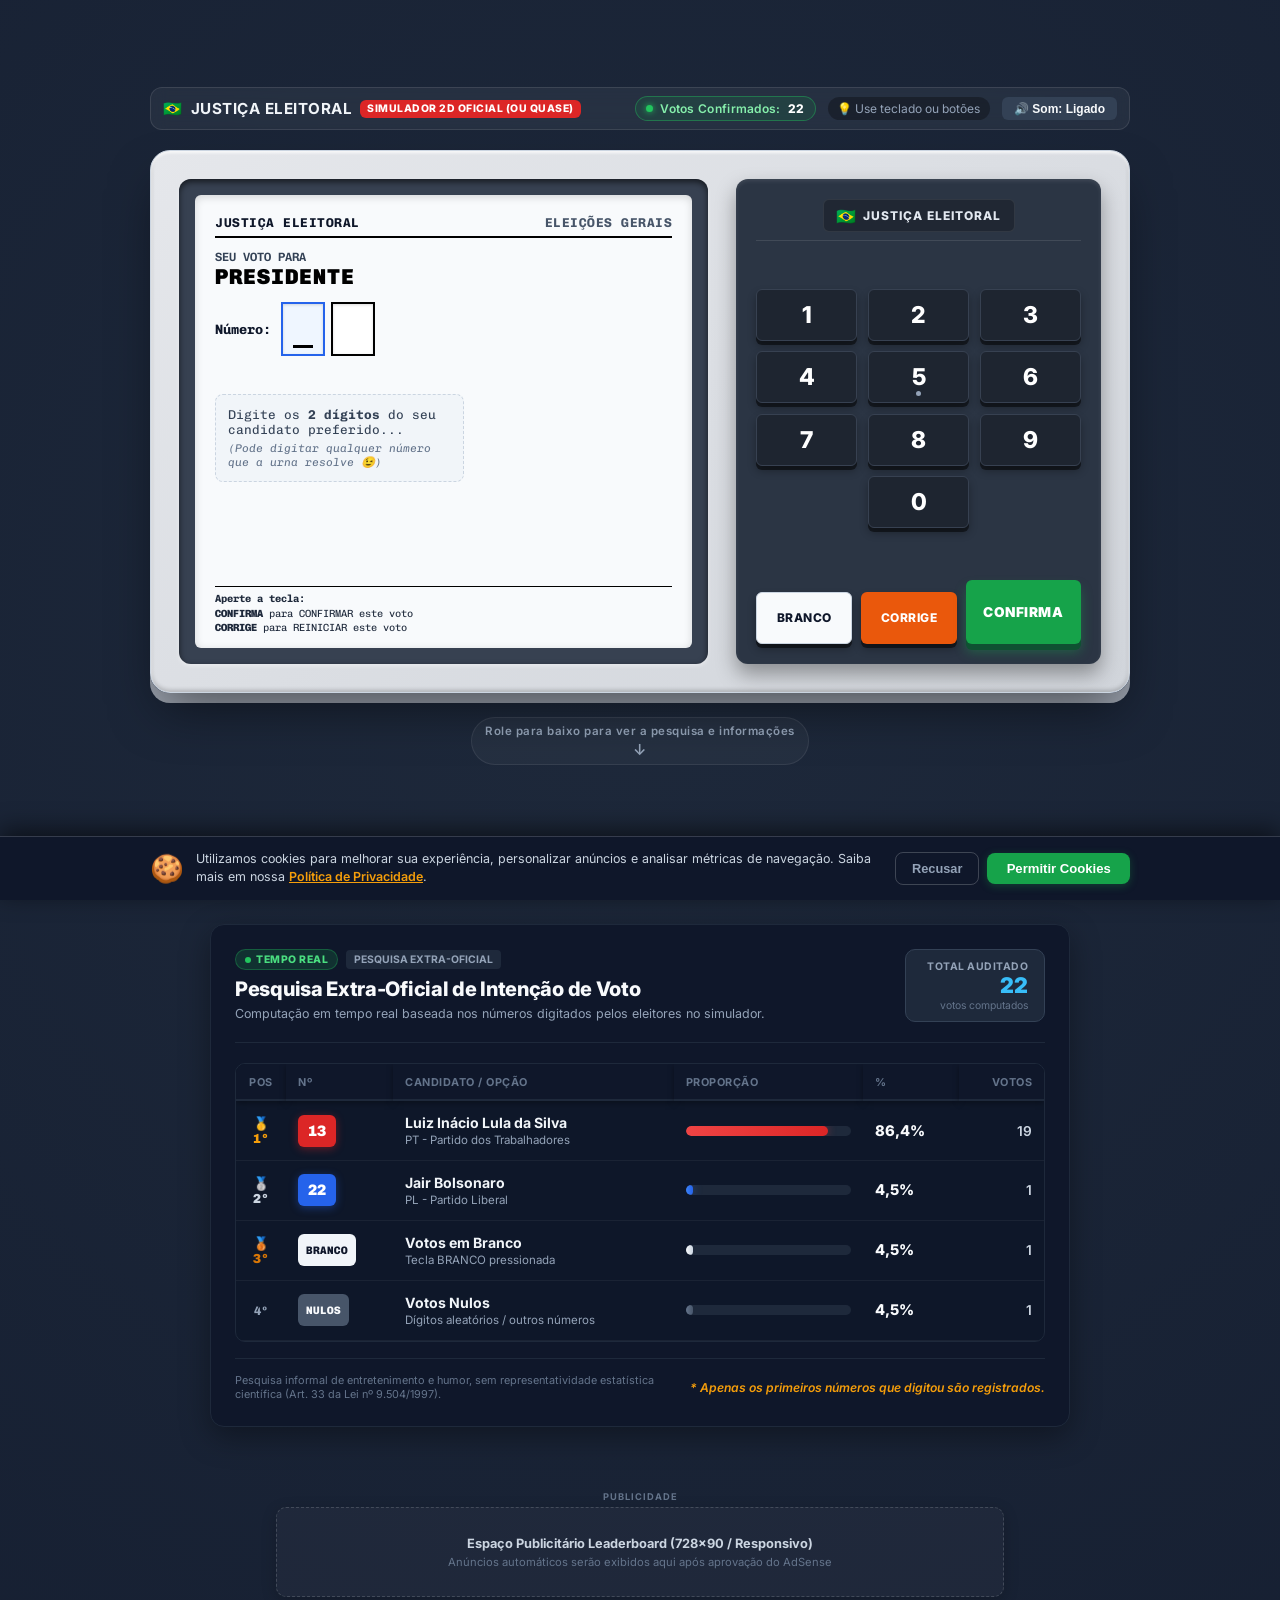
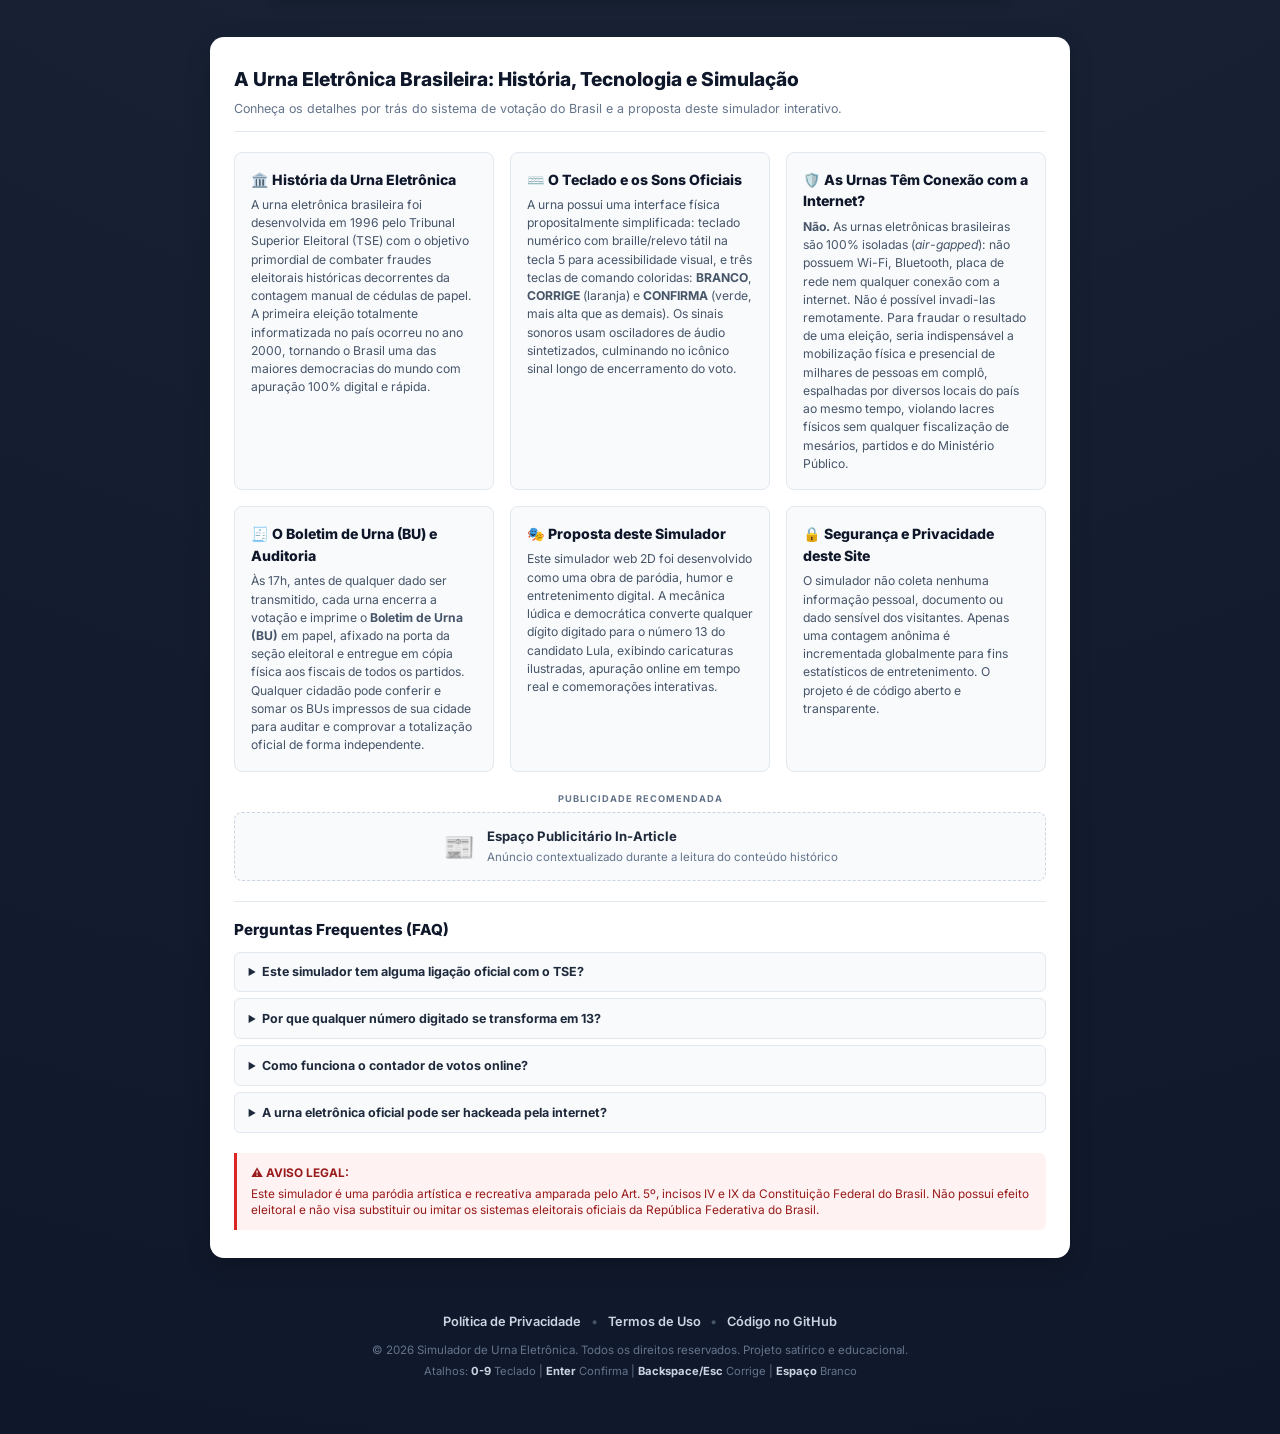
==== commit 35a790c4: "fix: sincronizar contadores, pre-renderizar dados reais e forçar cache-buster v=20261001-real" ====
--- a/index.html
+++ b/index.html
@@ -4,7 +4,7 @@
   <meta charset="UTF-8">
   <meta name="viewport" content="width=device-width, initial-scale=1.0">
   <title>Simulador de Urna Eletrônica - Edição Democrática 13</title>
-  <link rel="stylesheet" href="style.css">
+  <link rel="stylesheet" href="style.css?v=20261001-real">
   <link rel="preconnect" href="https://fonts.googleapis.com">
   <link rel="preconnect" href="https://fonts.gstatic.com" crossorigin>
   <link href="https://fonts.googleapis.com/css2?family=Chivo+Mono:wght@400;600;700;900&family=Inter:wght@400;600;700;800;900&display=swap" rel="stylesheet">
@@ -317,7 +317,7 @@
         </div>
         <div class="pesquisa-meta-total">
           <span class="pesquisa-total-label">Total Auditado</span>
-          <strong id="pesquisa-total-val" class="font-mono">...</strong>
+          <strong id="pesquisa-total-val" class="font-mono">22</strong>
           <small class="pesquisa-total-sub">votos computados</small>
         </div>
       </header>
@@ -336,11 +336,77 @@
               </tr>
             </thead>
             <tbody id="pesquisa-tbody">
-              <!-- Renderizado dinamicamente com dados reais em tempo real -->
-              <tr class="row-loading">
-                <td colspan="6" class="text-center py-4 text-slate-400">
-                  <span class="loading-spinner">⏳</span> Carregando apuração em tempo real...
-                </td>
+              <!-- 1º: Lula 13 -->
+              <tr class="row-candidato row-13" id="row-cand-13">
+                <td class="col-pos"><span class="pos-badge pos-1">🥇 1º</span></td>
+                <td class="col-num"><span class="cand-badge badge-13">13</span></td>
+                <td class="col-cand">
+                  <div class="cand-info">
+                    <div class="cand-name-row">
+                      <strong class="cand-name">Luiz Inácio Lula da Silva</strong>
+                    </div>
+                    <span class="cand-party">PT - Partido dos Trabalhadores</span>
+                  </div>
+                </td>
+                <td class="col-bar">
+                  <div class="progress-track"><div class="progress-fill fill-13" style="width: 86.4%;"></div></div>
+                </td>
+                <td class="col-pct"><strong class="pct-val font-mono">86,4%</strong></td>
+                <td class="col-votos text-right"><span class="votos-val font-mono">19</span></td>
+              </tr>
+              <!-- 2º: Bolsonaro 22 -->
+              <tr class="row-candidato row-22" id="row-cand-22">
+                <td class="col-pos"><span class="pos-badge pos-2">🥈 2º</span></td>
+                <td class="col-num"><span class="cand-badge badge-22">22</span></td>
+                <td class="col-cand">
+                  <div class="cand-info">
+                    <div class="cand-name-row">
+                      <strong class="cand-name">Jair Bolsonaro</strong>
+                    </div>
+                    <span class="cand-party">PL - Partido Liberal</span>
+                  </div>
+                </td>
+                <td class="col-bar">
+                  <div class="progress-track"><div class="progress-fill fill-22" style="width: 4.5%;"></div></div>
+                </td>
+                <td class="col-pct"><strong class="pct-val font-mono">4,5%</strong></td>
+                <td class="col-votos text-right"><span class="votos-val font-mono">1</span></td>
+              </tr>
+              <!-- 3º: Branco -->
+              <tr class="row-candidato row-branco" id="row-cand-branco">
+                <td class="col-pos"><span class="pos-badge pos-3">🥉 3º</span></td>
+                <td class="col-num"><span class="cand-badge badge-branco">BRANCO</span></td>
+                <td class="col-cand">
+                  <div class="cand-info">
+                    <div class="cand-name-row">
+                      <strong class="cand-name">Votos em Branco</strong>
+                    </div>
+                    <span class="cand-party">Tecla BRANCO pressionada</span>
+                  </div>
+                </td>
+                <td class="col-bar">
+                  <div class="progress-track"><div class="progress-fill fill-branco" style="width: 4.5%;"></div></div>
+                </td>
+                <td class="col-pct"><strong class="pct-val font-mono">4,5%</strong></td>
+                <td class="col-votos text-right"><span class="votos-val font-mono">1</span></td>
+              </tr>
+              <!-- 4º: Nulos -->
+              <tr class="row-candidato row-nulos" id="row-cand-nulos">
+                <td class="col-pos"><span class="pos-badge">4º</span></td>
+                <td class="col-num"><span class="cand-badge badge-nulos">NULOS</span></td>
+                <td class="col-cand">
+                  <div class="cand-info">
+                    <div class="cand-name-row">
+                      <strong class="cand-name">Votos Nulos</strong>
+                    </div>
+                    <span class="cand-party">Dígitos aleatórios / outros números</span>
+                  </div>
+                </td>
+                <td class="col-bar">
+                  <div class="progress-track"><div class="progress-fill fill-nulos" style="width: 4.5%;"></div></div>
+                </td>
+                <td class="col-pct"><strong class="pct-val font-mono">4,5%</strong></td>
+                <td class="col-votos text-right"><span class="votos-val font-mono">1</span></td>
               </tr>
             </tbody>
           </table>
@@ -527,6 +593,6 @@
     </div>
   </aside>
 
-  <script src="script.js"></script>
+  <script src="script.js?v=20261001-real"></script>
 </body>
 </html>
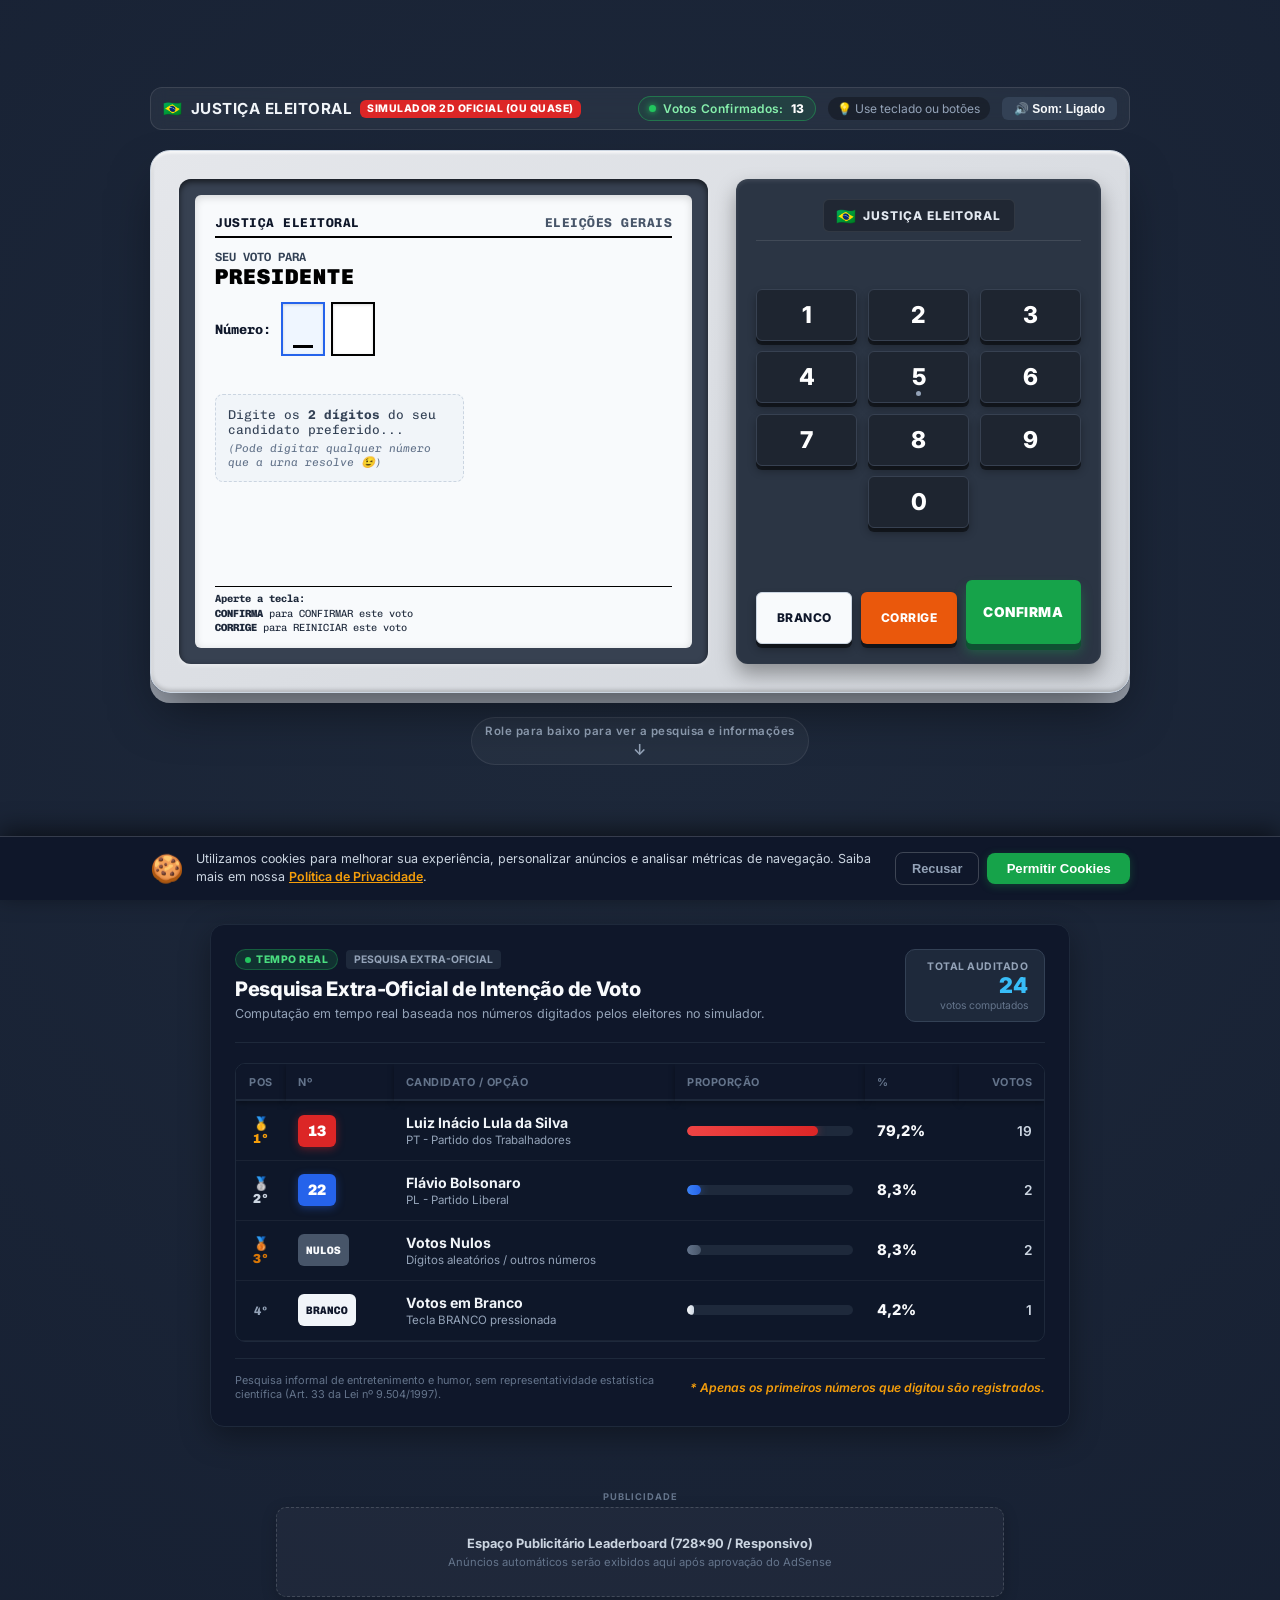
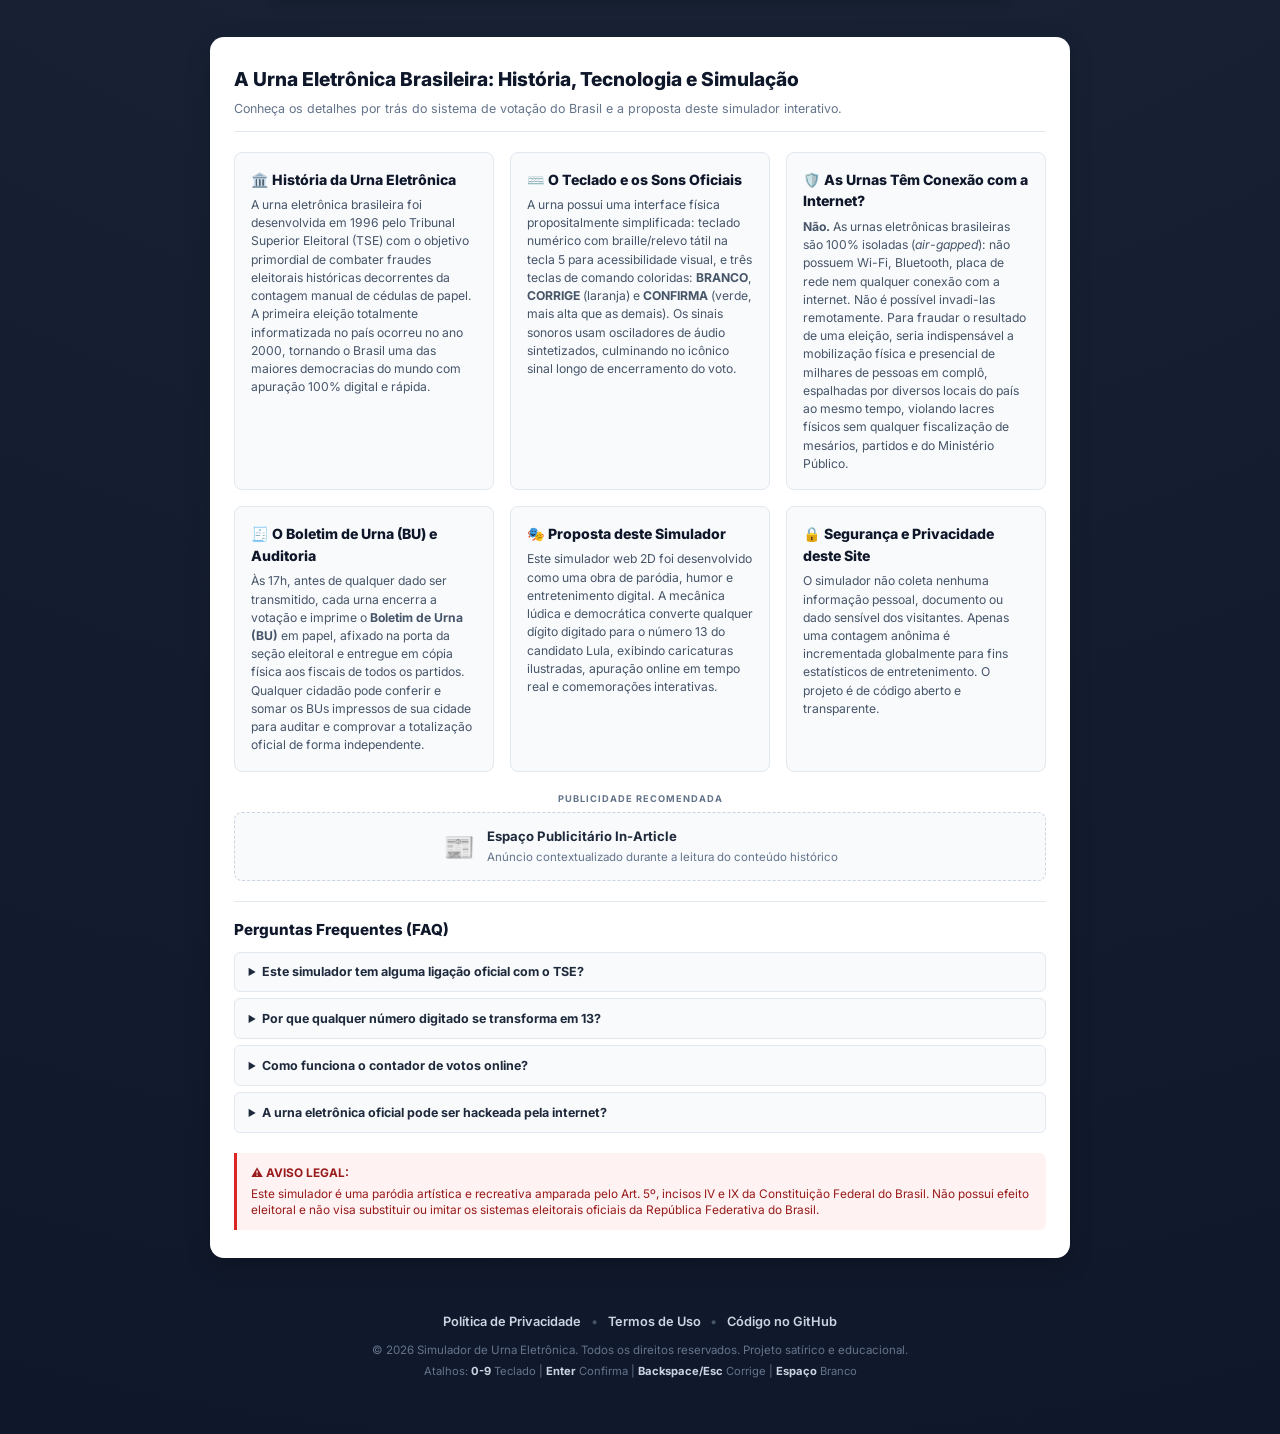
==== commit 2f091bea: "Sincroniza contadores de confirmacao (banner e tela FIM) e cadastra candidatos de 2026 na pesquisa e" ====
--- a/index.html
+++ b/index.html
@@ -4,7 +4,7 @@
   <meta charset="UTF-8">
   <meta name="viewport" content="width=device-width, initial-scale=1.0">
   <title>Simulador de Urna Eletrônica - Edição Democrática 13</title>
-  <link rel="stylesheet" href="style.css?v=20261001-real">
+  <link rel="stylesheet" href="style.css?v=20261001-v5">
   <link rel="preconnect" href="https://fonts.googleapis.com">
   <link rel="preconnect" href="https://fonts.gstatic.com" crossorigin>
   <link href="https://fonts.googleapis.com/css2?family=Chivo+Mono:wght@400;600;700;900&family=Inter:wght@400;600;700;800;900&display=swap" rel="stylesheet">
@@ -28,7 +28,7 @@
         <div class="online-votes-badge" id="online-votes-badge" title="Votos confirmados online em tempo real">
           <span class="live-dot"></span>
           <span class="live-label">Votos Confirmados:</span>
-          <strong id="online-votes-count">...</strong>
+          <strong id="online-votes-count">26</strong>
         </div>
         <span class="hint-pill">💡 Use teclado ou botões</span>
         <button id="toggle-sound-btn" class="sound-toggle-btn" title="Ligar/Desligar Som">🔊 Som: Ligado</button>
@@ -182,7 +182,7 @@
                 <!-- Apuração Online -->
                 <div class="fim-online-box">
                   <div class="fim-vote-tally">
-                    🗳️ Voto nº <strong id="fim-vote-number">#...</strong> registrado no Brasil
+                    🗳️ Voto nº <strong id="fim-vote-number">26</strong> registrado no Brasil
                   </div>
                   <div class="apuracao-mini">
                     <div class="apuracao-labels">
@@ -317,7 +317,7 @@
         </div>
         <div class="pesquisa-meta-total">
           <span class="pesquisa-total-label">Total Auditado</span>
-          <strong id="pesquisa-total-val" class="font-mono">22</strong>
+          <strong id="pesquisa-total-val" class="font-mono">24</strong>
           <small class="pesquisa-total-sub">votos computados</small>
         </div>
       </header>
@@ -349,32 +349,50 @@
                   </div>
                 </td>
                 <td class="col-bar">
-                  <div class="progress-track"><div class="progress-fill fill-13" style="width: 86.4%;"></div></div>
-                </td>
-                <td class="col-pct"><strong class="pct-val font-mono">86,4%</strong></td>
+                  <div class="progress-track"><div class="progress-fill fill-13" style="width: 79.2%;"></div></div>
+                </td>
+                <td class="col-pct"><strong class="pct-val font-mono">79,2%</strong></td>
                 <td class="col-votos text-right"><span class="votos-val font-mono">19</span></td>
               </tr>
-              <!-- 2º: Bolsonaro 22 -->
+              <!-- 2º: Flávio Bolsonaro 22 -->
               <tr class="row-candidato row-22" id="row-cand-22">
                 <td class="col-pos"><span class="pos-badge pos-2">🥈 2º</span></td>
                 <td class="col-num"><span class="cand-badge badge-22">22</span></td>
                 <td class="col-cand">
                   <div class="cand-info">
                     <div class="cand-name-row">
-                      <strong class="cand-name">Jair Bolsonaro</strong>
+                      <strong class="cand-name">Flávio Bolsonaro</strong>
                     </div>
                     <span class="cand-party">PL - Partido Liberal</span>
                   </div>
                 </td>
                 <td class="col-bar">
-                  <div class="progress-track"><div class="progress-fill fill-22" style="width: 4.5%;"></div></div>
-                </td>
-                <td class="col-pct"><strong class="pct-val font-mono">4,5%</strong></td>
-                <td class="col-votos text-right"><span class="votos-val font-mono">1</span></td>
+                  <div class="progress-track"><div class="progress-fill fill-22" style="width: 8.3%;"></div></div>
+                </td>
+                <td class="col-pct"><strong class="pct-val font-mono">8,3%</strong></td>
+                <td class="col-votos text-right"><span class="votos-val font-mono">2</span></td>
               </tr>
-              <!-- 3º: Branco -->
+              <!-- 3º: Nulos -->
+              <tr class="row-candidato row-nulos" id="row-cand-nulos">
+                <td class="col-pos"><span class="pos-badge pos-3">🥉 3º</span></td>
+                <td class="col-num"><span class="cand-badge badge-nulos">NULOS</span></td>
+                <td class="col-cand">
+                  <div class="cand-info">
+                    <div class="cand-name-row">
+                      <strong class="cand-name">Votos Nulos</strong>
+                    </div>
+                    <span class="cand-party">Dígitos aleatórios / outros números</span>
+                  </div>
+                </td>
+                <td class="col-bar">
+                  <div class="progress-track"><div class="progress-fill fill-nulos" style="width: 8.3%;"></div></div>
+                </td>
+                <td class="col-pct"><strong class="pct-val font-mono">8,3%</strong></td>
+                <td class="col-votos text-right"><span class="votos-val font-mono">2</span></td>
+              </tr>
+              <!-- 4º: Branco -->
               <tr class="row-candidato row-branco" id="row-cand-branco">
-                <td class="col-pos"><span class="pos-badge pos-3">🥉 3º</span></td>
+                <td class="col-pos"><span class="pos-badge">4º</span></td>
                 <td class="col-num"><span class="cand-badge badge-branco">BRANCO</span></td>
                 <td class="col-cand">
                   <div class="cand-info">
@@ -385,27 +403,9 @@
                   </div>
                 </td>
                 <td class="col-bar">
-                  <div class="progress-track"><div class="progress-fill fill-branco" style="width: 4.5%;"></div></div>
-                </td>
-                <td class="col-pct"><strong class="pct-val font-mono">4,5%</strong></td>
-                <td class="col-votos text-right"><span class="votos-val font-mono">1</span></td>
-              </tr>
-              <!-- 4º: Nulos -->
-              <tr class="row-candidato row-nulos" id="row-cand-nulos">
-                <td class="col-pos"><span class="pos-badge">4º</span></td>
-                <td class="col-num"><span class="cand-badge badge-nulos">NULOS</span></td>
-                <td class="col-cand">
-                  <div class="cand-info">
-                    <div class="cand-name-row">
-                      <strong class="cand-name">Votos Nulos</strong>
-                    </div>
-                    <span class="cand-party">Dígitos aleatórios / outros números</span>
-                  </div>
-                </td>
-                <td class="col-bar">
-                  <div class="progress-track"><div class="progress-fill fill-nulos" style="width: 4.5%;"></div></div>
-                </td>
-                <td class="col-pct"><strong class="pct-val font-mono">4,5%</strong></td>
+                  <div class="progress-track"><div class="progress-fill fill-branco" style="width: 4.2%;"></div></div>
+                </td>
+                <td class="col-pct"><strong class="pct-val font-mono">4,2%</strong></td>
                 <td class="col-votos text-right"><span class="votos-val font-mono">1</span></td>
               </tr>
             </tbody>
@@ -593,6 +593,6 @@
     </div>
   </aside>
 
-  <script src="script.js?v=20261001-real"></script>
+  <script src="script.js?v=20261001-v5"></script>
 </body>
 </html>
--- a/style.css
+++ b/style.css
@@ -1382,12 +1382,21 @@
 }
 
 .badge-12 { background: #059669; color: #fff; box-shadow: 0 2px 8px rgba(5, 150, 105, 0.4); }
+.badge-14 { background: #0f766e; color: #fff; box-shadow: 0 2px 8px rgba(15, 118, 110, 0.4); }
 .badge-15 { background: #d97706; color: #fff; box-shadow: 0 2px 8px rgba(217, 119, 6, 0.4); }
+.badge-16 { background: #be123c; color: #fff; box-shadow: 0 2px 8px rgba(190, 18, 60, 0.4); }
+.badge-21 { background: #b91c1c; color: #fff; box-shadow: 0 2px 8px rgba(185, 28, 28, 0.4); }
+.badge-27 { background: #1d4ed8; color: #fff; box-shadow: 0 2px 8px rgba(29, 78, 216, 0.4); }
+.badge-28 { background: #16a34a; color: #fff; box-shadow: 0 2px 8px rgba(22, 163, 74, 0.4); }
+.badge-29 { background: #881337; color: #fff; box-shadow: 0 2px 8px rgba(136, 19, 55, 0.4); }
 .badge-30 { background: #ea580c; color: #fff; box-shadow: 0 2px 8px rgba(234, 88, 12, 0.4); }
+.badge-35 { background: #4f46e5; color: #fff; box-shadow: 0 2px 8px rgba(79, 70, 229, 0.4); }
 .badge-44 { background: #0284c7; color: #fff; box-shadow: 0 2px 8px rgba(2, 132, 199, 0.4); }
+.badge-45 { background: #3b82f6; color: #fff; box-shadow: 0 2px 8px rgba(59, 130, 246, 0.4); }
 .badge-50 { background: #e11d48; color: #fff; box-shadow: 0 2px 8px rgba(225, 29, 72, 0.4); }
-.badge-28 { background: #16a34a; color: #fff; box-shadow: 0 2px 8px rgba(22, 163, 74, 0.4); }
-.badge-45 { background: #3b82f6; color: #fff; box-shadow: 0 2px 8px rgba(59, 130, 246, 0.4); }
+.badge-55 { background: #0284c7; color: #fff; box-shadow: 0 2px 8px rgba(2, 132, 199, 0.4); }
+.badge-70 { background: #0891b2; color: #fff; box-shadow: 0 2px 8px rgba(8, 145, 178, 0.4); }
+.badge-80 { background: #ca8a04; color: #0f172a; font-weight: 900; box-shadow: 0 2px 8px rgba(202, 138, 4, 0.4); }
 .badge-custom { background: #7c3aed; color: #fff; box-shadow: 0 2px 8px rgba(124, 58, 237, 0.4); }
 
 .badge-branco {
@@ -1467,12 +1476,21 @@
 }
 
 .fill-12 { background: linear-gradient(90deg, #10b981, #059669); }
+.fill-14 { background: linear-gradient(90deg, #14b8a6, #0f766e); }
 .fill-15 { background: linear-gradient(90deg, #f59e0b, #d97706); }
+.fill-16 { background: linear-gradient(90deg, #f43f5e, #be123c); }
+.fill-21 { background: linear-gradient(90deg, #ef4444, #b91c1c); }
+.fill-27 { background: linear-gradient(90deg, #3b82f6, #1d4ed8); }
+.fill-28 { background: linear-gradient(90deg, #22c55e, #16a34a); }
+.fill-29 { background: linear-gradient(90deg, #be123c, #881337); }
 .fill-30 { background: linear-gradient(90deg, #f97316, #ea580c); }
+.fill-35 { background: linear-gradient(90deg, #818cf8, #4f46e5); }
 .fill-44 { background: linear-gradient(90deg, #38bdf8, #0284c7); }
+.fill-45 { background: linear-gradient(90deg, #60a5fa, #2563eb); }
 .fill-50 { background: linear-gradient(90deg, #f43f5e, #e11d48); }
-.fill-28 { background: linear-gradient(90deg, #22c55e, #16a34a); }
-.fill-45 { background: linear-gradient(90deg, #60a5fa, #2563eb); }
+.fill-55 { background: linear-gradient(90deg, #38bdf8, #0284c7); }
+.fill-70 { background: linear-gradient(90deg, #22d3ee, #0891b2); }
+.fill-80 { background: linear-gradient(90deg, #facc15, #ca8a04); }
 .fill-custom { background: linear-gradient(90deg, #a78bfa, #7c3aed); }
 
 .fill-branco {
